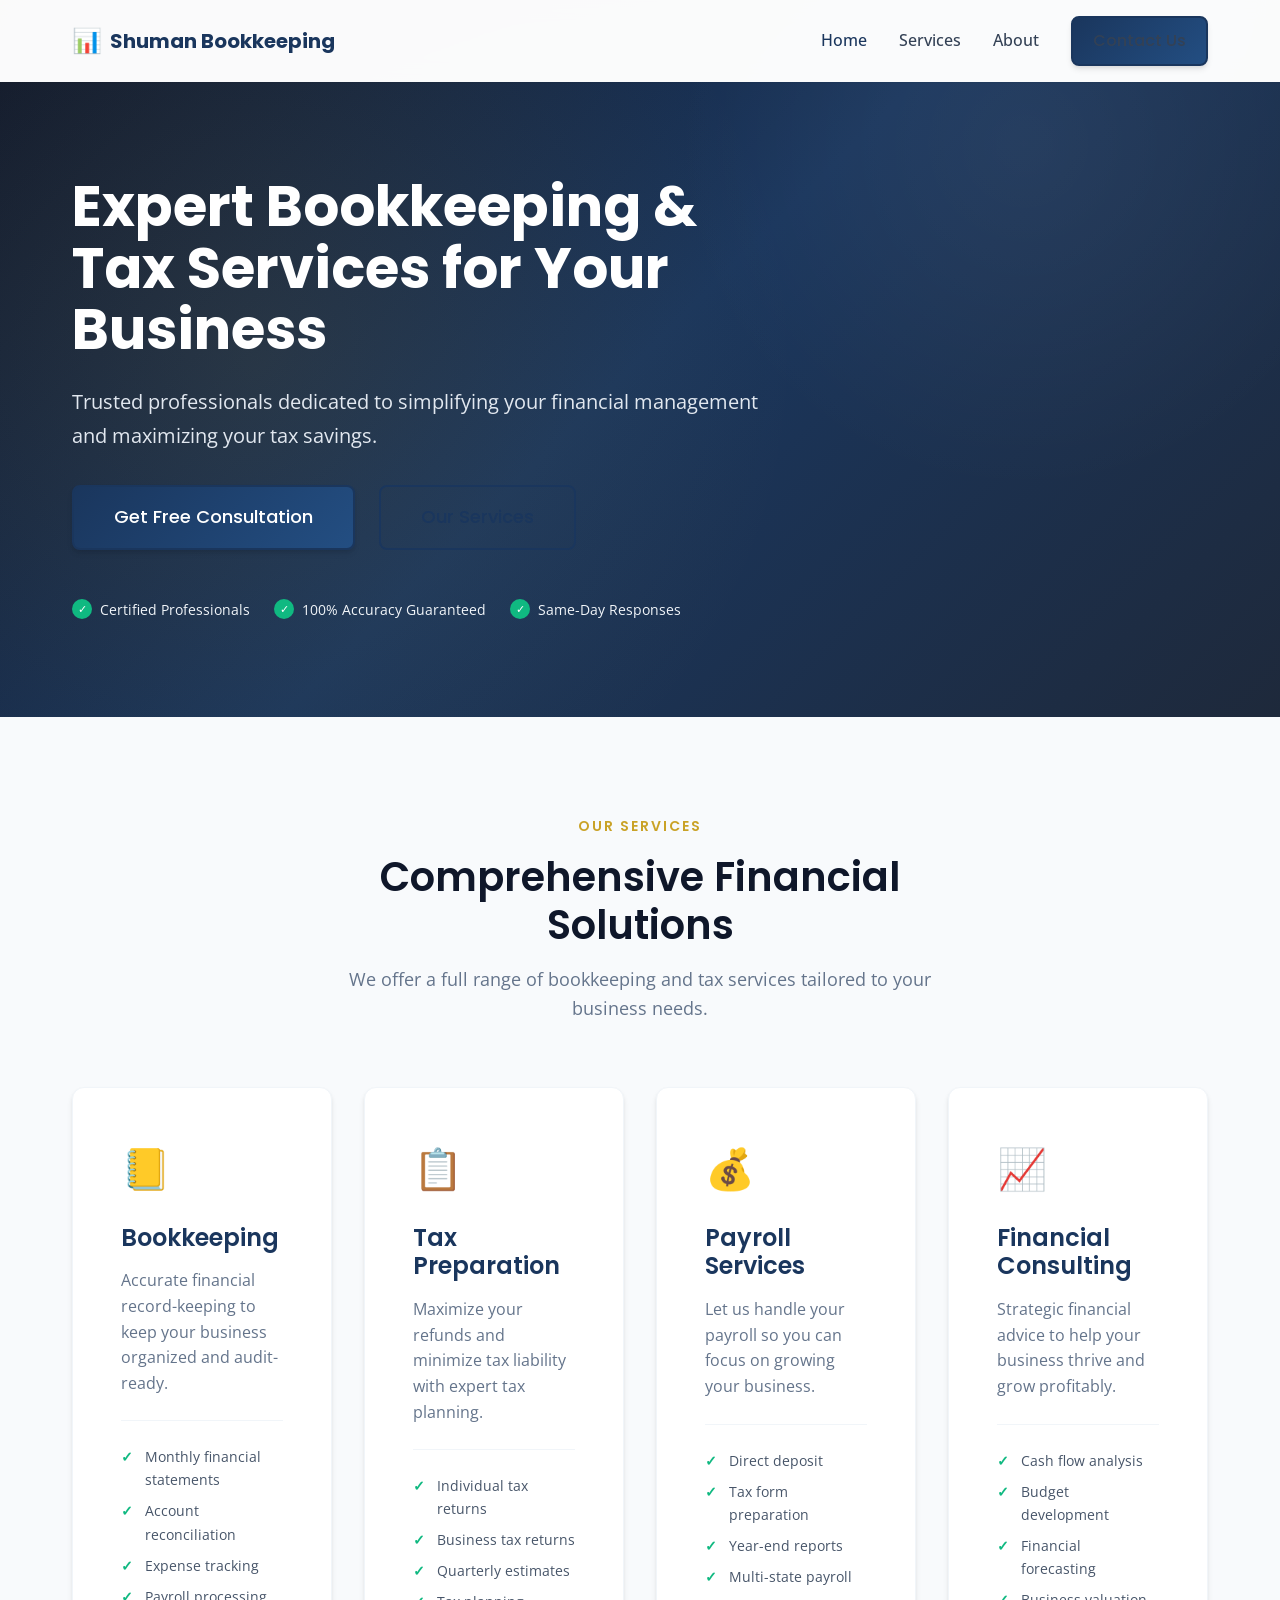
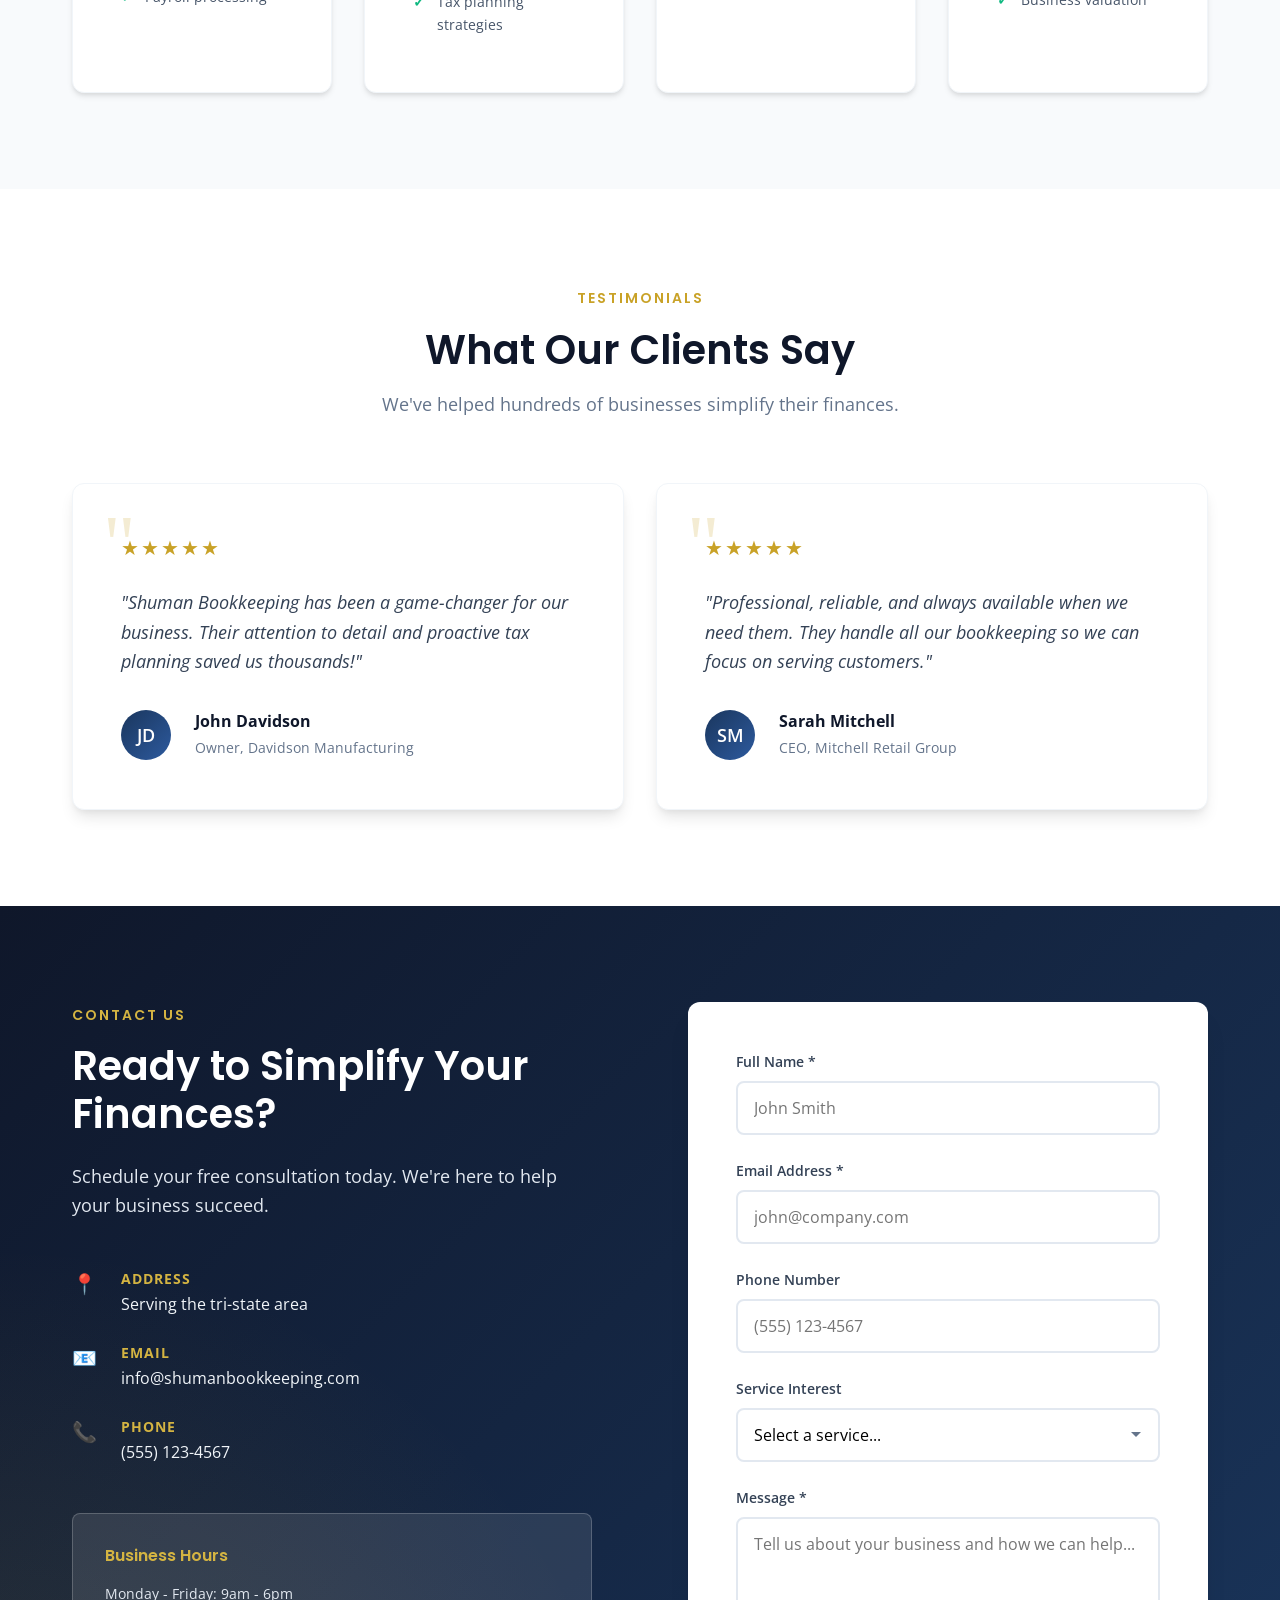
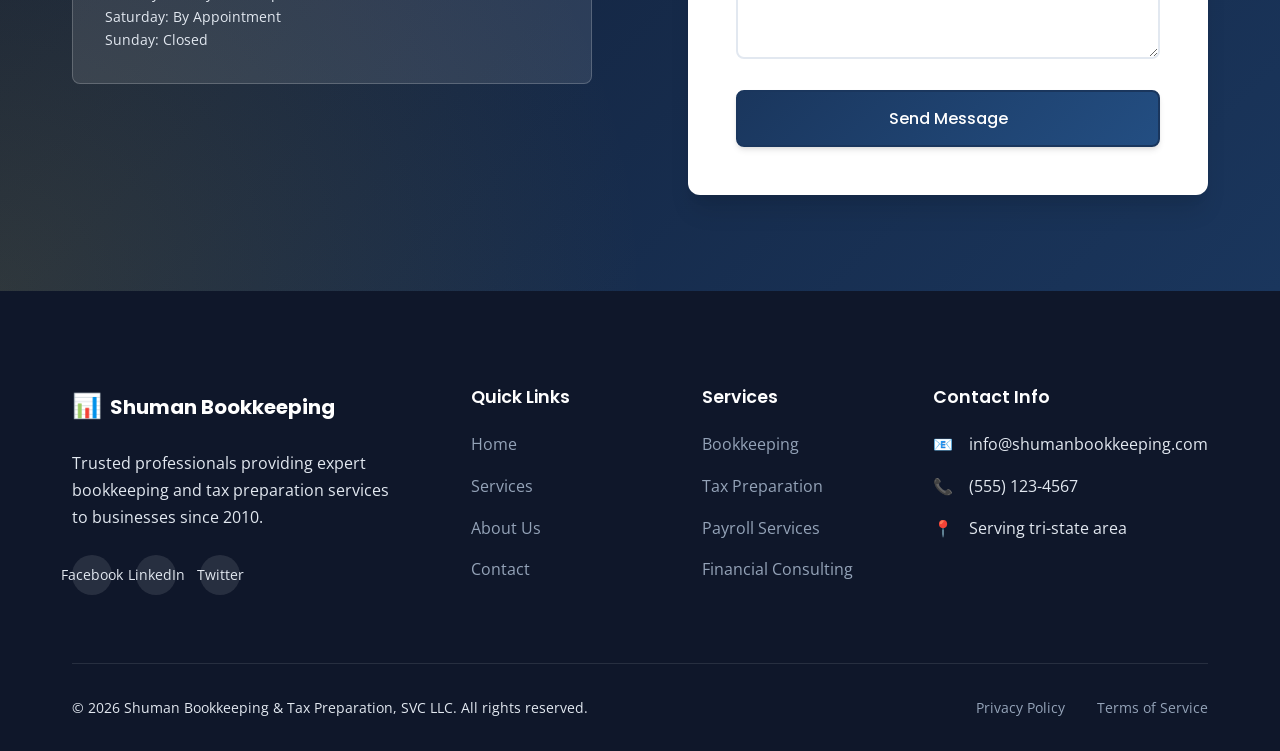
==== index.html @ 65b02631 "feat: landing-page - Create landing page with hero and services overview" ====
<!DOCTYPE html>
<html lang="en">
<head>
    <meta charset="UTF-8">
    <meta name="viewport" content="width=device-width, initial-scale=1.0">
    <title>Shuman Bookkeeping & Tax Preparation, SVC LLC | Professional Financial Services</title>
    <meta name="description" content="Expert bookkeeping and tax preparation services for small businesses. Trusted professionals helping you manage your finances with precision.">
    
    <!-- Fonts -->
    <link rel="preconnect" href="https://fonts.googleapis.com">
    <link rel="preconnect" href="https://fonts.gstatic.com" crossorigin>
    <link href="https://fonts.googleapis.com/css2?family=Poppins:wght@400;500;600;700&family=Open+Sans:wght@400;500;600&display=swap" rel="stylesheet">
    
    <link rel="stylesheet" href="css/style.css">
</head>
<body>
    <!-- Navigation -->
    <nav class="navbar">
        <div class="container">
            <a href="index.html" class="logo">
                <span class="logo-icon">📊</span>
                <span class="logo-text">Shuman Bookkeeping</span>
            </a>
            <button class="mobile-menu-btn" aria-label="Toggle menu">
                <span></span>
                <span></span>
                <span></span>
            </button>
            <ul class="nav-links">
                <li><a href="index.html" class="active">Home</a></li>
                <li><a href="services.html">Services</a></li>
                <li><a href="about.html">About</a></li>
                <li><a href="#contact" class="btn btn-primary">Contact Us</a></li>
            </ul>
        </div>
    </nav>

    <!-- Hero Section -->
    <section class="hero">
        <div class="container">
            <div class="hero-content">
                <h1>Expert Bookkeeping & Tax Services for Your Business</h1>
                <p class="hero-subtitle">Trusted professionals dedicated to simplifying your financial management and maximizing your tax savings.</p>
                <div class="hero-buttons">
                    <a href="#contact" class="btn btn-primary btn-lg">Get Free Consultation</a>
                    <a href="services.html" class="btn btn-outline btn-lg">Our Services</a>
                </div>
                <div class="hero-features">
                    <div class="feature-badge">
                        <span class="badge-icon">✓</span>
                        <span>Certified Professionals</span>
                    </div>
                    <div class="feature-badge">
                        <span class="badge-icon">✓</span>
                        <span>100% Accuracy Guaranteed</span>
                    </div>
                    <div class="feature-badge">
                        <span class="badge-icon">✓</span>
                        <span>Same-Day Responses</span>
                    </div>
                </div>
            </div>
        </div>
    </section>

    <!-- Services Overview -->
    <section class="services-overview" id="services">
        <div class="container">
            <div class="section-header">
                <span class="section-tag">Our Services</span>
                <h2>Comprehensive Financial Solutions</h2>
                <p>We offer a full range of bookkeeping and tax services tailored to your business needs.</p>
            </div>
            <div class="services-grid">
                <div class="service-card">
                    <div class="service-icon">📒</div>
                    <h3>Bookkeeping</h3>
                    <p>Accurate financial record-keeping to keep your business organized and audit-ready.</p>
                    <ul class="service-list">
                        <li>Monthly financial statements</li>
                        <li>Account reconciliation</li>
                        <li>Expense tracking</li>
                        <li>Payroll processing</li>
                    </ul>
                </div>
                <div class="service-card">
                    <div class="service-icon">📋</div>
                    <h3>Tax Preparation</h3>
                    <p>Maximize your refunds and minimize tax liability with expert tax planning.</p>
                    <ul class="service-list">
                        <li>Individual tax returns</li>
                        <li>Business tax returns</li>
                        <li>Quarterly estimates</li>
                        <li>Tax planning strategies</li>
                    </ul>
                </div>
                <div class="service-card">
                    <div class="service-icon">💰</div>
                    <h3>Payroll Services</h3>
                    <p>Let us handle your payroll so you can focus on growing your business.</p>
                    <ul class="service-list">
                        <li>Direct deposit</li>
                        <li>Tax form preparation</li>
                        <li>Year-end reports</li>
                        <li>Multi-state payroll</li>
                    </ul>
                </div>
                <div class="service-card">
                    <div class="service-icon">📈</div>
                    <h3>Financial Consulting</h3>
                    <p>Strategic financial advice to help your business thrive and grow profitably.</p>
                    <ul class="service-list">
                        <li>Cash flow analysis</li>
                        <li>Budget development</li>
                        <li>Financial forecasting</li>
                        <li>Business valuation</li>
                    </ul>
                </div>
            </div>
        </div>
    </section>

    <!-- Testimonials -->
    <section class="testimonials">
        <div class="container">
            <div class="section-header">
                <span class="section-tag">Testimonials</span>
                <h2>What Our Clients Say</h2>
                <p>We've helped hundreds of businesses simplify their finances.</p>
            </div>
            <div class="testimonials-grid">
                <div class="testimonial-card">
                    <div class="testimonial-stars">★★★★★</div>
                    <p class="testimonial-text">"Shuman Bookkeeping has been a game-changer for our business. Their attention to detail and proactive tax planning saved us thousands!"</p>
                    <div class="testimonial-author">
                        <div class="author-avatar">JD</div>
                        <div class="author-info">
                            <strong>John Davidson</strong>
                            <span>Owner, Davidson Manufacturing</span>
                        </div>
                    </div>
                </div>
                <div class="testimonial-card">
                    <div class="testimonial-stars">★★★★★</div>
                    <p class="testimonial-text">"Professional, reliable, and always available when we need them. They handle all our bookkeeping so we can focus on serving customers."</p>
                    <div class="testimonial-author">
                        <div class="author-avatar">SM</div>
                        <div class="author-info">
                            <strong>Sarah Mitchell</strong>
                            <span>CEO, Mitchell Retail Group</span>
                        </div>
                    </div>
                </div>
            </div>
        </div>
    </section>

    <!-- Contact Section -->
    <section class="contact" id="contact">
        <div class="container">
            <div class="contact-grid">
                <div class="contact-info">
                    <span class="section-tag">Contact Us</span>
                    <h2>Ready to Simplify Your Finances?</h2>
                    <p>Schedule your free consultation today. We're here to help your business succeed.</p>
                    
                    <div class="contact-details">
                        <div class="contact-item">
                            <span class="contact-icon">📍</span>
                            <div>
                                <strong>Address</strong>
                                <p>Serving the tri-state area</p>
                            </div>
                        </div>
                        <div class="contact-item">
                            <span class="contact-icon">📧</span>
                            <div>
                                <strong>Email</strong>
                                <p>info@shumanbookkeeping.com</p>
                            </div>
                        </div>
                        <div class="contact-item">
                            <span class="contact-icon">📞</span>
                            <div>
                                <strong>Phone</strong>
                                <p>(555) 123-4567</p>
                            </div>
                        </div>
                    </div>
                    
                    <div class="business-hours">
                        <h4>Business Hours</h4>
                        <p>Monday - Friday: 9am - 6pm</p>
                        <p>Saturday: By Appointment</p>
                        <p>Sunday: Closed</p>
                    </div>
                </div>
                
                <div class="contact-form-wrapper">
                    <form class="contact-form" id="contactForm">
                        <div class="form-group">
                            <label for="name">Full Name *</label>
                            <input type="text" id="name" name="name" required placeholder="John Smith">
                        </div>
                        <div class="form-group">
                            <label for="email">Email Address *</label>
                            <input type="email" id="email" name="email" required placeholder="john@company.com">
                        </div>
                        <div class="form-group">
                            <label for="phone">Phone Number</label>
                            <input type="tel" id="phone" name="phone" placeholder="(555) 123-4567">
                        </div>
                        <div class="form-group">
                            <label for="service">Service Interest</label>
                            <select id="service" name="service">
                                <option value="">Select a service...</option>
                                <option value="bookkeeping">Bookkeeping</option>
                                <option value="tax-prep">Tax Preparation</option>
                                <option value="payroll">Payroll Services</option>
                                <option value="consulting">Financial Consulting</option>
                                <option value="other">Other</option>
                            </select>
                        </div>
                        <div class="form-group">
                            <label for="message">Message *</label>
                            <textarea id="message" name="message" rows="5" required placeholder="Tell us about your business and how we can help..."></textarea>
                        </div>
                        <button type="submit" class="btn btn-primary btn-block">Send Message</button>
                    </form>
                </div>
            </div>
        </div>
    </section>

    <!-- Footer -->
    <footer class="footer">
        <div class="container">
            <div class="footer-grid">
                <div class="footer-brand">
                    <a href="index.html" class="logo">
                        <span class="logo-icon">📊</span>
                        <span class="logo-text">Shuman Bookkeeping</span>
                    </a>
                    <p>Trusted professionals providing expert bookkeeping and tax preparation services to businesses since 2010.</p>
                    <div class="social-links">
                        <a href="#" aria-label="Facebook">Facebook</a>
                        <a href="#" aria-label="LinkedIn">LinkedIn</a>
                        <a href="#" aria-label="Twitter">Twitter</a>
                    </div>
                </div>
                <div class="footer-links">
                    <h4>Quick Links</h4>
                    <ul>
                        <li><a href="index.html">Home</a></li>
                        <li><a href="services.html">Services</a></li>
                        <li><a href="about.html">About Us</a></li>
                        <li><a href="#contact">Contact</a></li>
                    </ul>
                </div>
                <div class="footer-links">
                    <h4>Services</h4>
                    <ul>
                        <li><a href="services.html#bookkeeping">Bookkeeping</a></li>
                        <li><a href="services.html#tax">Tax Preparation</a></li>
                        <li><a href="services.html#payroll">Payroll Services</a></li>
                        <li><a href="services.html#consulting">Financial Consulting</a></li>
                    </ul>
                </div>
                <div class="footer-contact">
                    <h4>Contact Info</h4>
                    <p><span>📧</span> info@shumanbookkeeping.com</p>
                    <p><span>📞</span> (555) 123-4567</p>
                    <p><span>📍</span> Serving tri-state area</p>
                </div>
            </div>
            <div class="footer-bottom">
                <p>&copy; 2026 Shuman Bookkeeping & Tax Preparation, SVC LLC. All rights reserved.</p>
                <div class="footer-legal">
                    <a href="#">Privacy Policy</a>
                    <a href="#">Terms of Service</a>
                </div>
            </div>
        </div>
    </footer>

    <script src="js/main.js"></script>
</body>
</html>
---- css/style.css ----
/* =============================================
   Shuman Bookkeeping - Premium Stylesheet
   ============================================= */

/* CSS Variables */
:root {
    /* Primary Colors - Navy Blue */
    --primary-900: #0f172a;
    --primary-800: #1e293b;
    --primary-700: #1a365d;
    --primary-600: #234e82;
    --primary-500: #2d5a9e;
    
    /* Accent - Gold */
    --accent-500: #c9a227;
    --accent-400: #d4b442;
    --accent-300: #dfc65d;
    
    /* Neutrals */
    --white: #ffffff;
    --gray-100: #f8fafc;
    --gray-200: #f1f5f9;
    --gray-300: #e2e8f0;
    --gray-400: #94a3b8;
    --gray-500: #64748b;
    --gray-600: #475569;
    --gray-700: #334155;
    --gray-800: #1e293b;
    --gray-900: #0f172a;
    
    /* Status Colors */
    --success: #10b981;
    --error: #ef4444;
    --warning: #f59e0b;
    
    /* Typography */
    --font-heading: 'Poppins', sans-serif;
    --font-body: 'Open Sans', sans-serif;
    
    /* Spacing */
    --space-xs: 0.5rem;
    --space-sm: 1rem;
    --space-md: 1.5rem;
    --space-lg: 2rem;
    --space-xl: 3rem;
    --space-2xl: 4rem;
    --space-3xl: 6rem;
    
    /* Shadows */
    --shadow-sm: 0 1px 2px rgba(0, 0, 0, 0.05);
    --shadow-md: 0 4px 6px -1px rgba(0, 0, 0, 0.1), 0 2px 4px -1px rgba(0, 0, 0, 0.06);
    --shadow-lg: 0 10px 15px -3px rgba(0, 0, 0, 0.1), 0 4px 6px -2px rgba(0, 0, 0, 0.05);
    --shadow-xl: 0 20px 25px -5px rgba(0, 0, 0, 0.1), 0 10px 10px -5px rgba(0, 0, 0, 0.04);
    
    /* Transitions */
    --transition-fast: 150ms ease;
    --transition-normal: 300ms ease;
    --transition-slow: 500ms ease;
    
    /* Border Radius */
    --radius-sm: 4px;
    --radius-md: 8px;
    --radius-lg: 12px;
    --radius-xl: 20px;
}

/* Reset & Base */
*, *::before, *::after {
    box-sizing: border-box;
    margin: 0;
    padding: 0;
}

html {
    scroll-behavior: smooth;
}

body {
    font-family: var(--font-body);
    font-size: 16px;
    line-height: 1.6;
    color: var(--gray-700);
    background-color: var(--white);
    overflow-x: hidden;
}

h1, h2, h3, h4, h5, h6 {
    font-family: var(--font-heading);
    font-weight: 600;
    line-height: 1.2;
    color: var(--gray-900);
}

a {
    text-decoration: none;
    color: inherit;
    transition: color var(--transition-fast);
}

ul {
    list-style: none;
}

img {
    max-width: 100%;
    height: auto;
}

.container {
    max-width: 1200px;
    margin: 0 auto;
    padding: 0 var(--space-lg);
}

/* Buttons */
.btn {
    display: inline-flex;
    align-items: center;
    justify-content: center;
    padding: 0.875rem 1.75rem;
    font-family: var(--font-heading);
    font-size: 1rem;
    font-weight: 500;
    border-radius: var(--radius-md);
    border: 2px solid transparent;
    cursor: pointer;
    transition: all var(--transition-normal);
}

.btn-primary {
    background: linear-gradient(135deg, var(--primary-700) 0%, var(--primary-600) 100%);
    color: var(--white);
    border-color: var(--primary-700);
    box-shadow: var(--shadow-md);
}

.btn-primary:hover {
    background: linear-gradient(135deg, var(--primary-600) 0%, var(--primary-500) 100%);
    transform: translateY(-2px);
    box-shadow: var(--shadow-lg);
}

.btn-outline {
    background: transparent;
    color: var(--primary-700);
    border-color: var(--primary-700);
}

.btn-outline:hover {
    background: var(--primary-700);
    color: var(--white);
}

.btn-lg {
    padding: 1rem 2.5rem;
    font-size: 1.125rem;
}

.btn-block {
    width: 100%;
}

/* Navbar */
.navbar {
    position: fixed;
    top: 0;
    left: 0;
    right: 0;
    background: rgba(255, 255, 255, 0.98);
    backdrop-filter: blur(10px);
    z-index: 1000;
    box-shadow: var(--shadow-sm);
    padding: var(--space-sm) 0;
}

.navbar .container {
    display: flex;
    align-items: center;
    justify-content: space-between;
}

.logo {
    display: flex;
    align-items: center;
    gap: var(--space-xs);
    font-family: var(--font-heading);
    font-weight: 700;
    font-size: 1.25rem;
    color: var(--primary-700);
}

.logo-icon {
    font-size: 1.5rem;
}

.nav-links {
    display: flex;
    align-items: center;
    gap: var(--space-lg);
}

.nav-links a {
    font-weight: 500;
    color: var(--gray-700);
    transition: color var(--transition-fast);
}

.nav-links a:hover,
.nav-links a.active {
    color: var(--primary-700);
}

.nav-links .btn {
    padding: 0.625rem 1.25rem;
}

.mobile-menu-btn {
    display: none;
    flex-direction: column;
    gap: 5px;
    background: none;
    border: none;
    cursor: pointer;
    padding: 5px;
}

.mobile-menu-btn span {
    display: block;
    width: 25px;
    height: 2px;
    background: var(--primary-700);
    transition: all var(--transition-fast);
}

/* Hero Section */
.hero {
    padding: var(--space-3xl) 0;
    padding-top: calc(var(--space-3xl) + 80px);
    background: linear-gradient(135deg, var(--primary-900) 0%, var(--primary-700) 50%, var(--primary-800) 100%);
    position: relative;
    overflow: hidden;
}

.hero::before {
    content: '';
    position: absolute;
    top: 0;
    left: 0;
    right: 0;
    bottom: 0;
    background: 
        radial-gradient(circle at 20% 50%, rgba(201, 162, 39, 0.1) 0%, transparent 50%),
        radial-gradient(circle at 80% 20%, rgba(255, 255, 255, 0.05) 0%, transparent 30%);
    pointer-events: none;
}

.hero .container {
    position: relative;
    z-index: 1;
}

.hero-content {
    max-width: 700px;
}

.hero h1 {
    font-size: 3.5rem;
    font-weight: 700;
    color: var(--white);
    margin-bottom: var(--space-md);
    line-height: 1.1;
}

.hero-subtitle {
    font-size: 1.25rem;
    color: var(--gray-300);
    margin-bottom: var(--space-lg);
    line-height: 1.7;
}

.hero-buttons {
    display: flex;
    gap: var(--space-md);
    margin-bottom: var(--space-xl);
}

.hero-features {
    display: flex;
    flex-wrap: wrap;
    gap: var(--space-md);
}

.feature-badge {
    display: flex;
    align-items: center;
    gap: var(--space-xs);
    color: var(--gray-200);
    font-size: 0.9rem;
}

.badge-icon {
    display: flex;
    align-items: center;
    justify-content: center;
    width: 20px;
    height: 20px;
    background: var(--success);
    border-radius: 50%;
    font-size: 0.7rem;
    color: var(--white);
}

/* Section Styles */
.section-header {
    text-align: center;
    max-width: 600px;
    margin: 0 auto var(--space-2xl);
}

.section-tag {
    display: inline-block;
    font-family: var(--font-heading);
    font-size: 0.875rem;
    font-weight: 600;
    text-transform: uppercase;
    letter-spacing: 2px;
    color: var(--accent-500);
    margin-bottom: var(--space-sm);
}

.section-header h2 {
    font-size: 2.5rem;
    margin-bottom: var(--space-sm);
}

.section-header p {
    font-size: 1.125rem;
    color: var(--gray-500);
}

/* Services Overview */
.services-overview {
    padding: var(--space-3xl) 0;
    background: var(--gray-100);
}

.services-grid {
    display: grid;
    grid-template-columns: repeat(auto-fit, minmax(260px, 1fr));
    gap: var(--space-lg);
}

.service-card {
    background: var(--white);
    padding: var(--space-xl);
    border-radius: var(--radius-lg);
    box-shadow: var(--shadow-md);
    transition: all var(--transition-normal);
    border: 1px solid var(--gray-200);
}

.service-card:hover {
    transform: translateY(-5px);
    box-shadow: var(--shadow-xl);
    border-color: var(--accent-500);
}

.service-icon {
    font-size: 2.5rem;
    margin-bottom: var(--space-md);
}

.service-card h3 {
    font-size: 1.5rem;
    margin-bottom: var(--space-sm);
    color: var(--primary-700);
}

.service-card > p {
    color: var(--gray-500);
    margin-bottom: var(--space-md);
}

.service-list {
    border-top: 1px solid var(--gray-200);
    padding-top: var(--space-md);
}

.service-list li {
    position: relative;
    padding-left: var(--space-md);
    margin-bottom: var(--space-xs);
    color: var(--gray-600);
    font-size: 0.9rem;
}

.service-list li::before {
    content: '✓';
    position: absolute;
    left: 0;
    color: var(--success);
    font-weight: 600;
}

/* Testimonials */
.testimonials {
    padding: var(--space-3xl) 0;
    background: var(--white);
}

.testimonials-grid {
    display: grid;
    grid-template-columns: repeat(auto-fit, minmax(300px, 1fr));
    gap: var(--space-lg);
}

.testimonial-card {
    background: var(--white);
    padding: var(--space-xl);
    border-radius: var(--radius-lg);
    box-shadow: var(--shadow-lg);
    border: 1px solid var(--gray-200);
    position: relative;
}

.testimonial-card::before {
    content: '"';
    position: absolute;
    top: 20px;
    left: 30px;
    font-size: 5rem;
    font-family: Georgia, serif;
    color: var(--accent-500);
    opacity: 0.2;
    line-height: 1;
}

.testimonial-stars {
    color: var(--accent-500);
    font-size: 1.25rem;
    margin-bottom: var(--space-md);
    letter-spacing: 2px;
}

.testimonial-text {
    font-size: 1.1rem;
    font-style: italic;
    color: var(--gray-700);
    margin-bottom: var(--space-lg);
    line-height: 1.7;
}

.testimonial-author {
    display: flex;
    align-items: center;
    gap: var(--space-md);
}

.author-avatar {
    width: 50px;
    height: 50px;
    background: linear-gradient(135deg, var(--primary-700), var(--primary-500));
    border-radius: 50%;
    display: flex;
    align-items: center;
    justify-content: center;
    color: var(--white);
    font-weight: 600;
    font-size: 1.1rem;
}

.author-info strong {
    display: block;
    color: var(--gray-900);
    font-size: 1rem;
}

.author-info span {
    font-size: 0.875rem;
    color: var(--gray-500);
}

/* Contact Section */
.contact {
    padding: var(--space-3xl) 0;
    background: linear-gradient(135deg, var(--primary-900) 0%, var(--primary-700) 100%);
    position: relative;
}

.contact::before {
    content: '';
    position: absolute;
    top: 0;
    left: 0;
    right: 0;
    bottom: 0;
    background: 
        radial-gradient(circle at 0% 100%, rgba(201, 162, 39, 0.15) 0%, transparent 40%);
    pointer-events: none;
}

.contact .container {
    position: relative;
    z-index: 1;
}

.contact-grid {
    display: grid;
    grid-template-columns: 1fr 1fr;
    gap: var(--space-3xl);
    align-items: start;
}

.contact-info {
    color: var(--white);
}

.contact-info .section-tag {
    color: var(--accent-400);
}

.contact-info h2 {
    color: var(--white);
    font-size: 2.5rem;
    margin-bottom: var(--space-md);
}

.contact-info > p {
    color: var(--gray-300);
    font-size: 1.125rem;
    margin-bottom: var(--space-xl);
}

.contact-details {
    margin-bottom: var(--space-xl);
}

.contact-item {
    display: flex;
    align-items: flex-start;
    gap: var(--space-md);
    margin-bottom: var(--space-md);
}

.contact-icon {
    font-size: 1.25rem;
}

.contact-item strong {
    display: block;
    color: var(--accent-400);
    font-size: 0.875rem;
    text-transform: uppercase;
    letter-spacing: 1px;
    margin-bottom: 2px;
}

.contact-item p {
    color: var(--gray-200);
}

.business-hours {
    background: rgba(255, 255, 255, 0.1);
    padding: var(--space-lg);
    border-radius: var(--radius-md);
    border: 1px solid rgba(255, 255, 255, 0.2);
}

.business-hours h4 {
    color: var(--accent-400);
    font-size: 1rem;
    margin-bottom: var(--space-sm);
}

.business-hours p {
    color: var(--gray-300);
    font-size: 0.9rem;
}

/* Contact Form */
.contact-form-wrapper {
    background: var(--white);
    padding: var(--space-xl);
    border-radius: var(--radius-lg);
    box-shadow: var(--shadow-xl);
}

.contact-form .form-group {
    margin-bottom: var(--space-md);
}

.contact-form label {
    display: block;
    font-weight: 600;
    color: var(--gray-700);
    margin-bottom: var(--space-xs);
    font-size: 0.9rem;
}

.contact-form input,
.contact-form select,
.contact-form textarea {
    width: 100%;
    padding: 0.875rem 1rem;
    font-family: var(--font-body);
    font-size: 1rem;
    border: 2px solid var(--gray-300);
    border-radius: var(--radius-md);
    transition: border-color var(--transition-fast), box-shadow var(--transition-fast);
    background: var(--white);
}

.contact-form input:focus,
.contact-form select:focus,
.contact-form textarea:focus {
    outline: none;
    border-color: var(--primary-500);
    box-shadow: 0 0 0 3px rgba(45, 90, 158, 0.1);
}

.contact-form textarea {
    resize: vertical;
    min-height: 120px;
}

.contact-form select {
    cursor: pointer;
    appearance: none;
    background-image: url("data:image/svg+xml,%3Csvg xmlns='http://www.w3.org/2000/svg' width='12' height='12' viewBox='0 0 12 12'%3E%3Cpath fill='%2364748b' d='M6 8L1 3h10z'/%3E%3C/svg%3E");
    background-repeat: no-repeat;
    background-position: right 1rem center;
}

/* Footer */
.footer {
    background: var(--primary-900);
    color: var(--gray-300);
    padding: var(--space-3xl) 0 var(--space-lg);
}

.footer-grid {
    display: grid;
    grid-template-columns: 2fr 1fr 1fr 1fr;
    gap: var(--space-2xl);
    margin-bottom: var(--space-2xl);
}

.footer-brand .logo {
    color: var(--white);
    margin-bottom: var(--space-md);
}

.footer-brand p {
    margin-bottom: var(--space-md);
    line-height: 1.7;
}

.social-links {
    display: flex;
    gap: var(--space-md);
}

.social-links a {
    display: flex;
    align-items: center;
    justify-content: center;
    width: 40px;
    height: 40px;
    background: rgba(255, 255, 255, 0.1);
    border-radius: 50%;
    font-size: 0.875rem;
    transition: all var(--transition-fast);
}

.social-links a:hover {
    background: var(--accent-500);
    color: var(--primary-900);
}

.footer h4 {
    color: var(--white);
    font-size: 1.1rem;
    margin-bottom: var(--space-md);
}

.footer-links ul li {
    margin-bottom: var(--space-sm);
}

.footer-links a {
    color: var(--gray-400);
    transition: color var(--transition-fast);
}

.footer-links a:hover {
    color: var(--accent-400);
}

.footer-contact p {
    display: flex;
    align-items: center;
    gap: var(--space-sm);
    margin-bottom: var(--space-sm);
}

.footer-bottom {
    border-top: 1px solid rgba(255, 255, 255, 0.1);
    padding-top: var(--space-lg);
    display: flex;
    justify-content: space-between;
    align-items: center;
    flex-wrap: wrap;
    gap: var(--space-md);
}

.footer-bottom p {
    font-size: 0.9rem;
}

.footer-legal {
    display: flex;
    gap: var(--space-lg);
}

.footer-legal a {
    font-size: 0.9rem;
    color: var(--gray-400);
}

.footer-legal a:hover {
    color: var(--white);
}

/* Responsive Styles */
@media (max-width: 1024px) {
    .hero h1 {
        font-size: 2.75rem;
    }
    
    .contact-grid {
        grid-template-columns: 1fr;
        gap: var(--space-2xl);
    }
    
    .footer-grid {
        grid-template-columns: 1fr 1fr;
    }
}

@media (max-width: 768px) {
    .mobile-menu-btn {
        display: flex;
    }
    
    .nav-links {
        display: none;
        position: absolute;
        top: 100%;
        left: 0;
        right: 0;
        background: var(--white);
        flex-direction: column;
        padding: var(--space-lg);
        box-shadow: var(--shadow-lg);
    }
    
    .nav-links.active {
        display: flex;
    }
    
    .hero {
        padding: var(--space-2xl) 0;
        padding-top: calc(var(--space-2xl) + 80px);
    }
    
    .hero h1 {
        font-size: 2rem;
    }
    
    .hero-subtitle {
        font-size: 1rem;
    }
    
    .hero-buttons {
        flex-direction: column;
    }
    
    .hero-features {
        flex-direction: column;
    }
    
    .section-header h2 {
        font-size: 2rem;
    }
    
    .services-grid {
        grid-template-columns: 1fr;
    }
    
    .testimonials-grid {
        grid-template-columns: 1fr;
    }
    
    .footer-grid {
        grid-template-columns: 1fr;
        text-align: center;
    }
    
    .social-links {
        justify-content: center;
    }
    
    .footer-bottom {
        flex-direction: column;
        text-align: center;
    }
}

@media (max-width: 480px) {
    .container {
        padding: 0 var(--space-md);
    }
    
    .hero h1 {
        font-size: 1.75rem;
    }
    
    .btn-lg {
        padding: 0.875rem 1.5rem;
        font-size: 1rem;
    }
    
    .section-header h2 {
        font-size: 1.75rem;
    }
    
    .service-card {
        padding: var(--space-lg);
    }
    
    .testimonial-card {
        padding: var(--space-lg);
    }
}
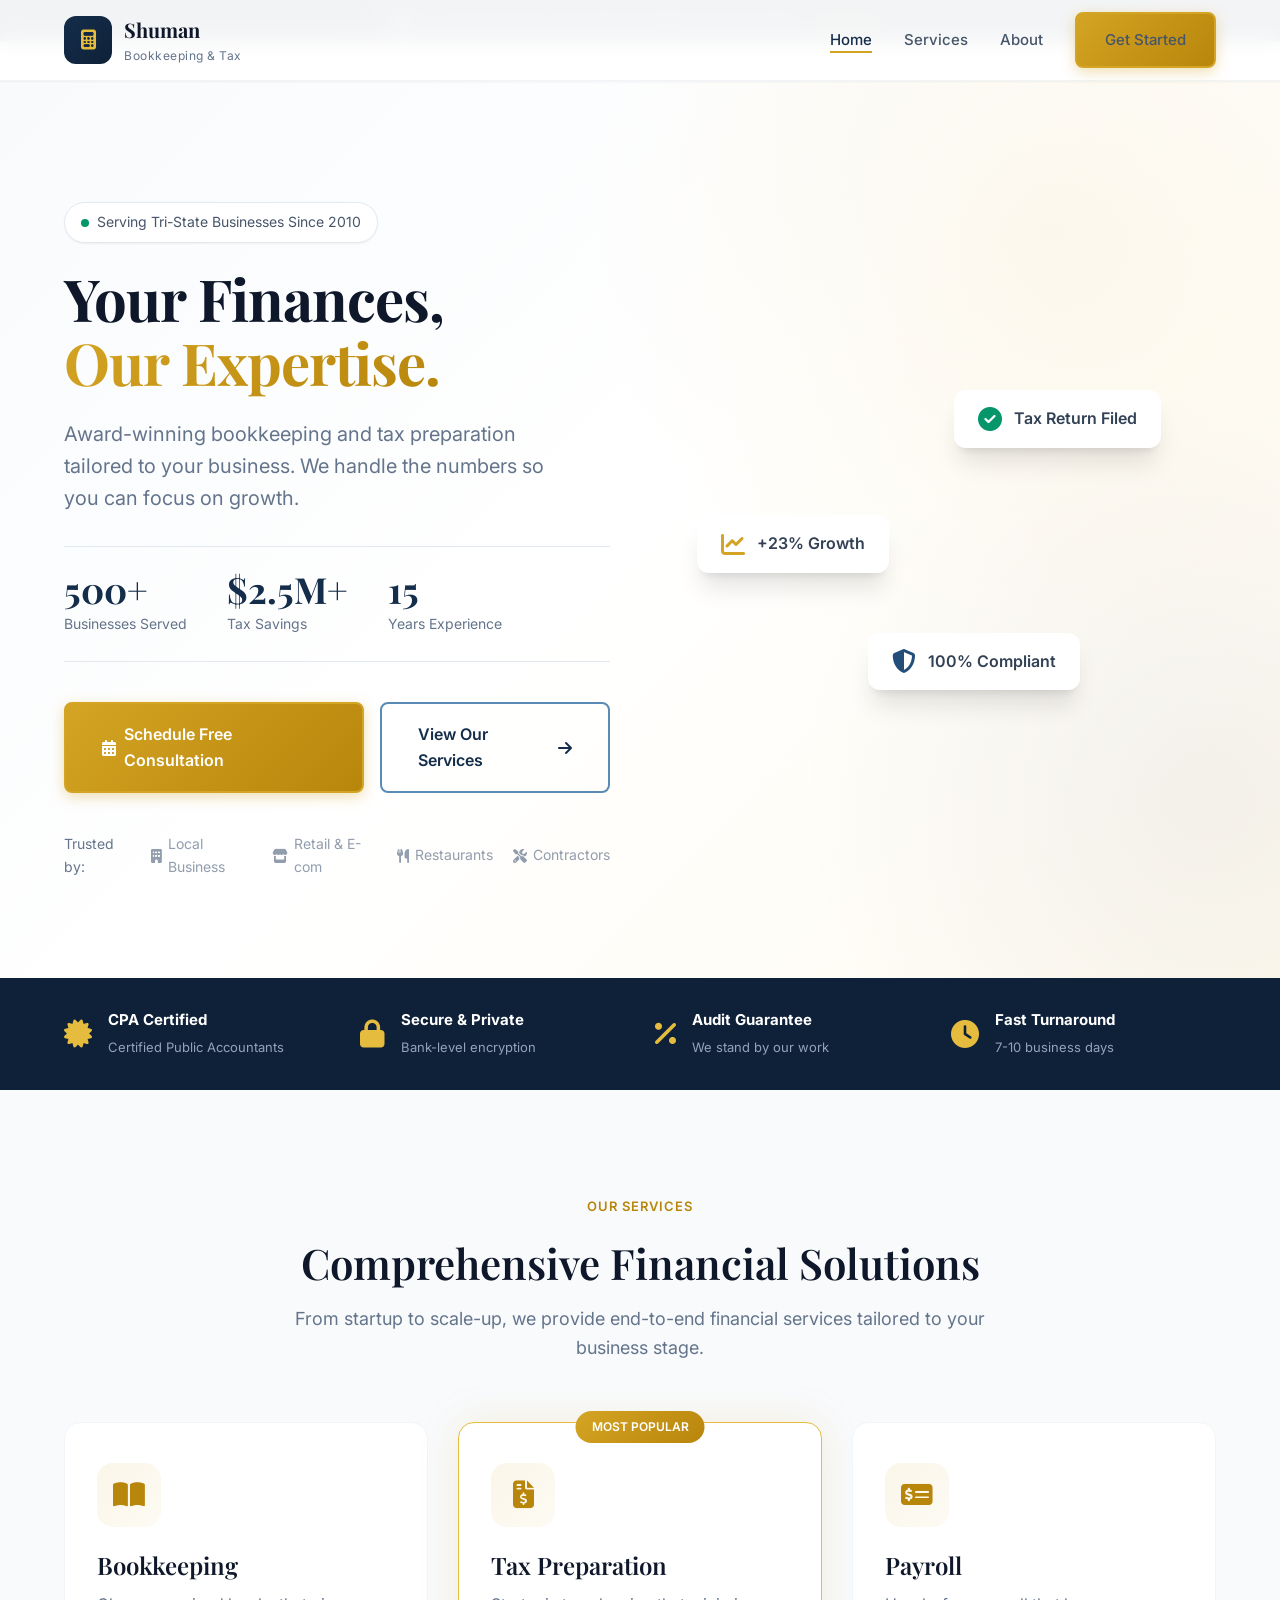
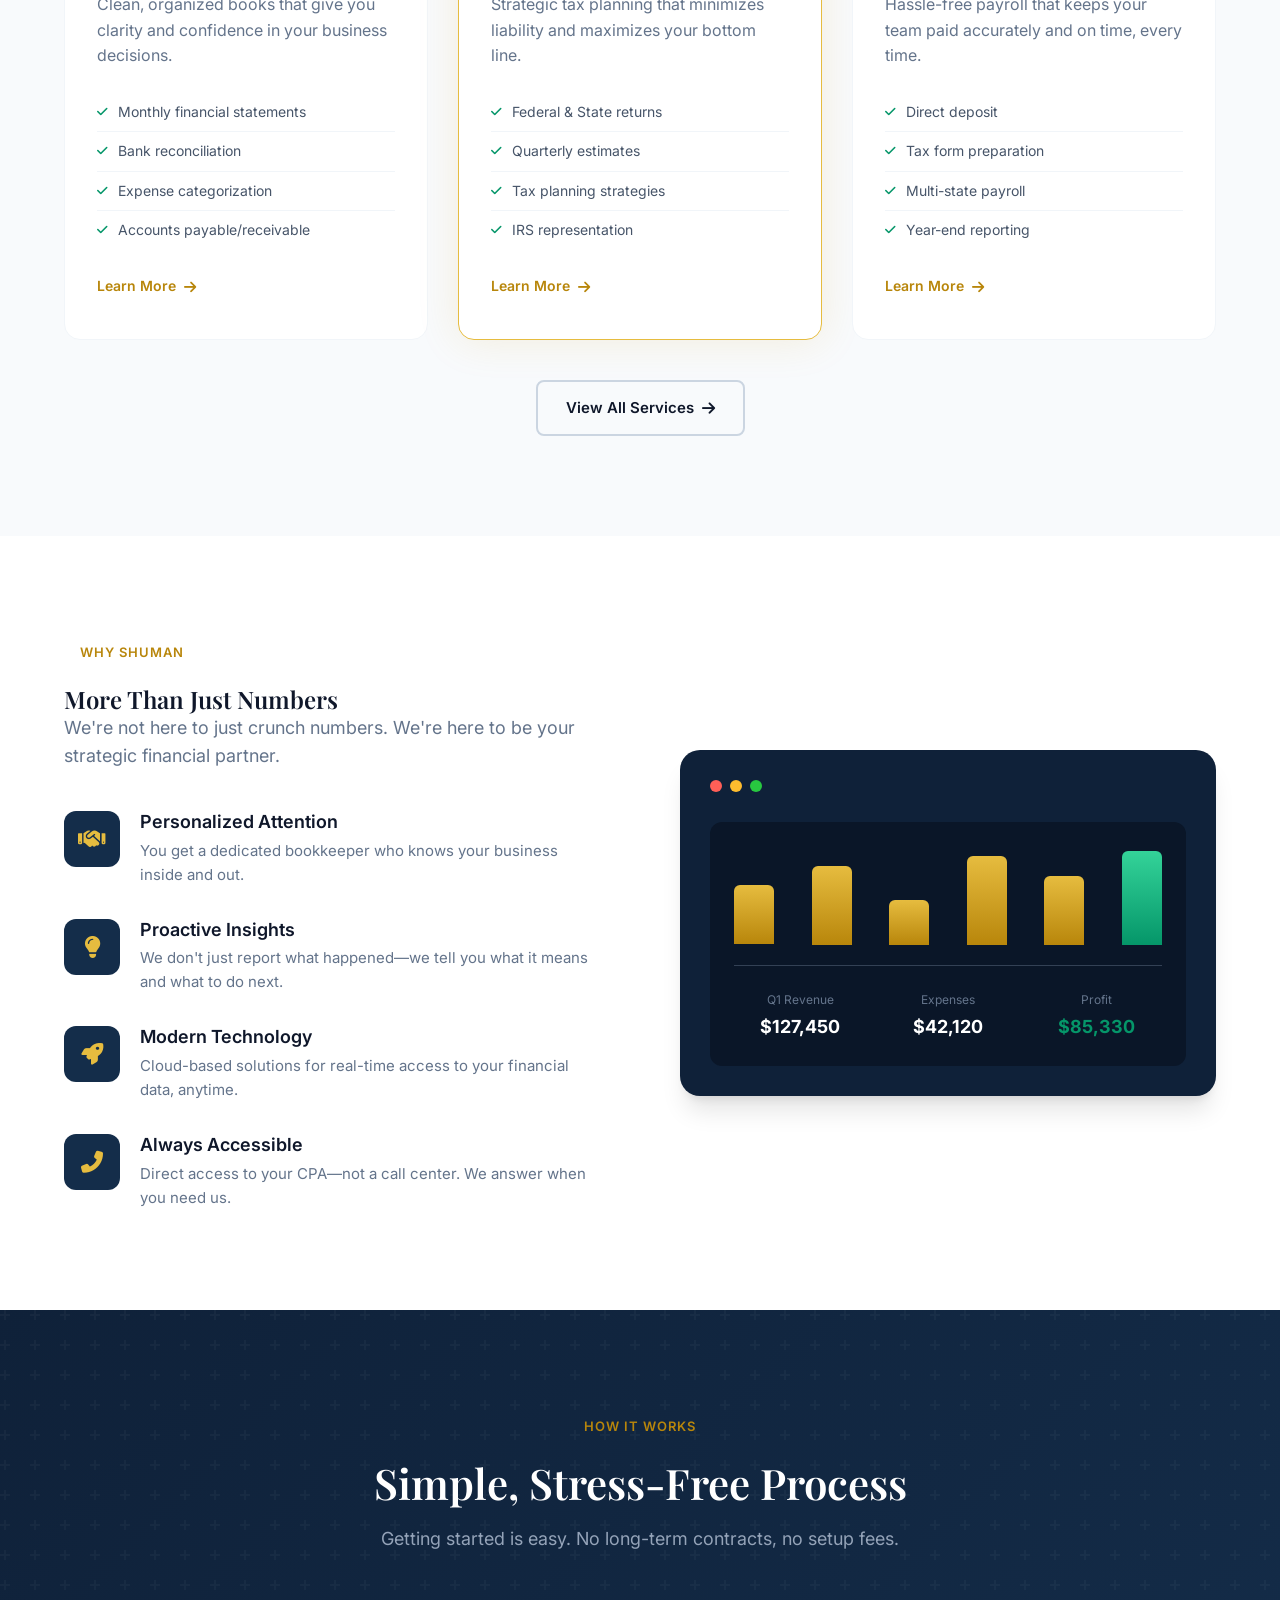
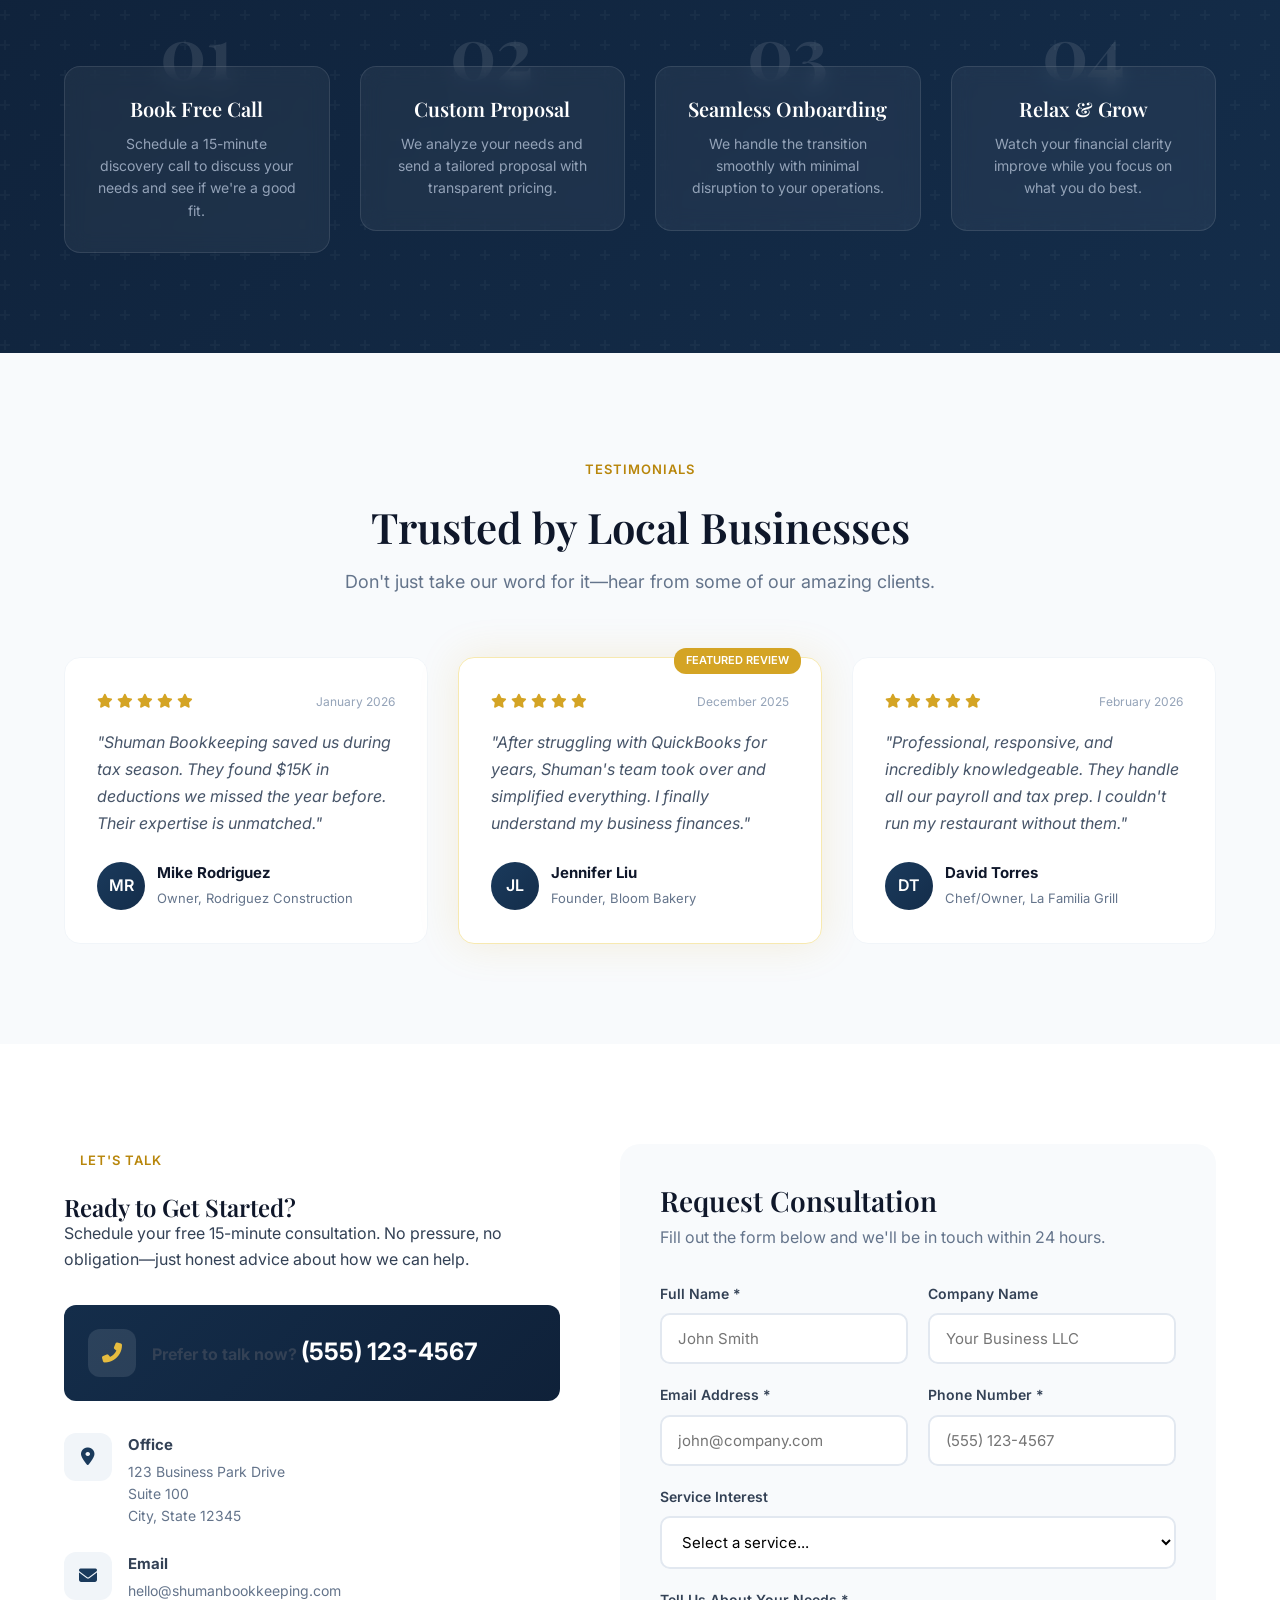
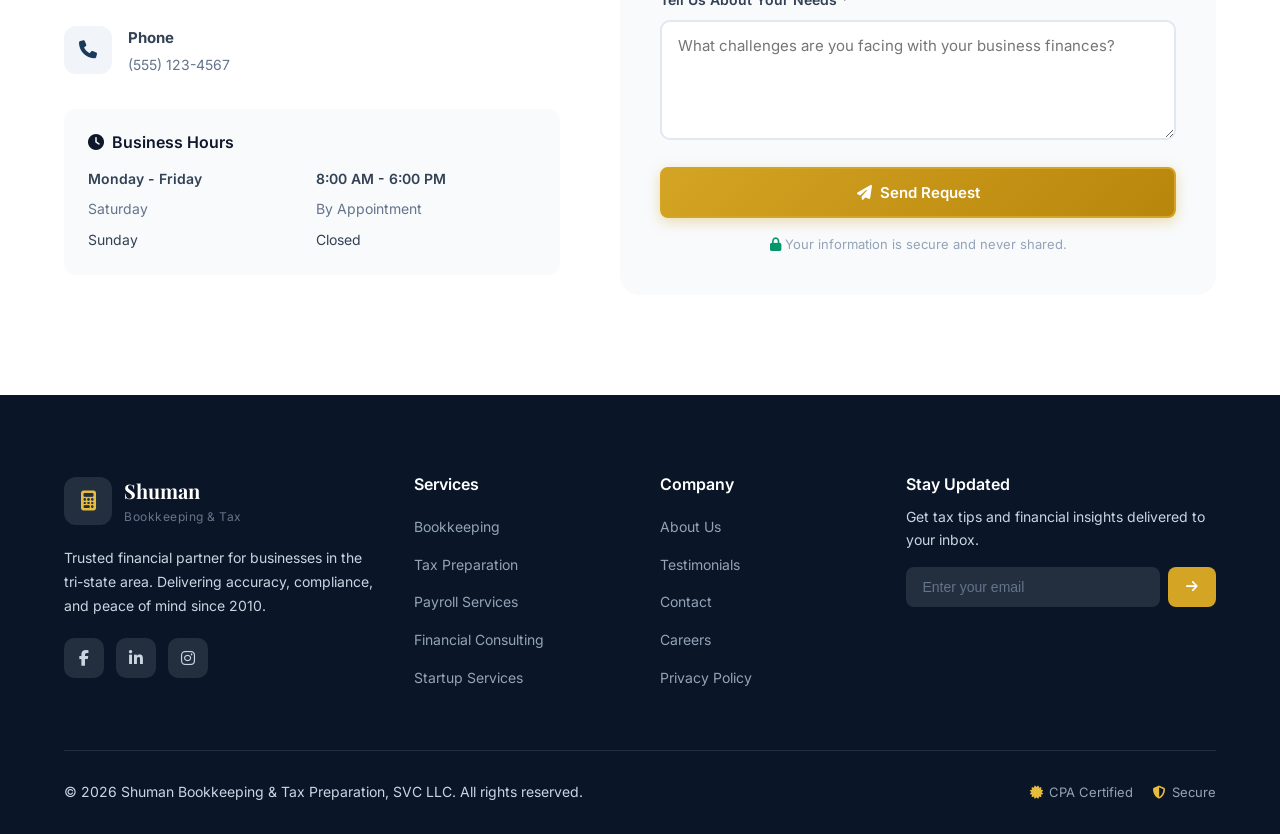
==== commit 6aca6960: "feat: premium redesign - 0K quality website" ====
--- a/index.html
+++ b/index.html
@@ -3,23 +3,38 @@
 <head>
     <meta charset="UTF-8">
     <meta name="viewport" content="width=device-width, initial-scale=1.0">
-    <title>Shuman Bookkeeping & Tax Preparation, SVC LLC | Professional Financial Services</title>
-    <meta name="description" content="Expert bookkeeping and tax preparation services for small businesses. Trusted professionals helping you manage your finances with precision.">
+    <title>Shuman Bookkeeping & Tax Preparation | Expert Financial Services</title>
+    <meta name="description" content="Premium bookkeeping and tax preparation services for small businesses. Certified CPAs delivering accuracy, compliance, and financial peace of mind.">
     
     <!-- Fonts -->
     <link rel="preconnect" href="https://fonts.googleapis.com">
     <link rel="preconnect" href="https://fonts.gstatic.com" crossorigin>
-    <link href="https://fonts.googleapis.com/css2?family=Poppins:wght@400;500;600;700&family=Open+Sans:wght@400;500;600&display=swap" rel="stylesheet">
+    <link href="https://fonts.googleapis.com/css2?family=Playfair+Display:wght@400;500;600;700&family=Inter:wght@300;400;500;600;700&display=swap" rel="stylesheet">
+    
+    <!-- Icons -->
+    <link rel="stylesheet" href="https://cdnjs.cloudflare.com/ajax/libs/font-awesome/6.5.1/css/all.min.css">
     
     <link rel="stylesheet" href="css/style.css">
 </head>
 <body>
+    <!-- Announcement Bar -->
+    <div class="announcement-bar">
+        <div class="container">
+            <p><i class="fas fa-calendar-check"></i> Tax Season Special: Free initial consultation for new clients <a href="#contact">Book Now</a></p>
+        </div>
+    </div>
+
     <!-- Navigation -->
-    <nav class="navbar">
+    <nav class="navbar" id="navbar">
         <div class="container">
             <a href="index.html" class="logo">
-                <span class="logo-icon">📊</span>
-                <span class="logo-text">Shuman Bookkeeping</span>
+                <div class="logo-mark">
+                    <i class="fas fa-calculator"></i>
+                </div>
+                <div class="logo-text">
+                    <span class="logo-company">Shuman</span>
+                    <span class="logo-tagline">Bookkeeping & Tax</span>
+                </div>
             </a>
             <button class="mobile-menu-btn" aria-label="Toggle menu">
                 <span></span>
@@ -30,33 +45,105 @@
                 <li><a href="index.html" class="active">Home</a></li>
                 <li><a href="services.html">Services</a></li>
                 <li><a href="about.html">About</a></li>
-                <li><a href="#contact" class="btn btn-primary">Contact Us</a></li>
+                <li><a href="#contact" class="btn btn-primary">Get Started</a></li>
             </ul>
         </div>
     </nav>
 
     <!-- Hero Section -->
-    <section class="hero">
+    <section class="hero" id="hero">
+        <div class="hero-bg-pattern"></div>
         <div class="container">
             <div class="hero-content">
-                <h1>Expert Bookkeeping & Tax Services for Your Business</h1>
-                <p class="hero-subtitle">Trusted professionals dedicated to simplifying your financial management and maximizing your tax savings.</p>
-                <div class="hero-buttons">
-                    <a href="#contact" class="btn btn-primary btn-lg">Get Free Consultation</a>
-                    <a href="services.html" class="btn btn-outline btn-lg">Our Services</a>
-                </div>
-                <div class="hero-features">
-                    <div class="feature-badge">
-                        <span class="badge-icon">✓</span>
-                        <span>Certified Professionals</span>
-                    </div>
-                    <div class="feature-badge">
-                        <span class="badge-icon">✓</span>
-                        <span>100% Accuracy Guaranteed</span>
-                    </div>
-                    <div class="feature-badge">
-                        <span class="badge-icon">✓</span>
-                        <span>Same-Day Responses</span>
+                <div class="hero-badge">
+                    <span class="badge-dot"></span>
+                    Serving Tri-State Businesses Since 2010
+                </div>
+                <h1 class="hero-title">Your Finances,<br><span class="text-gradient">Our Expertise.</span></h1>
+                <p class="hero-subtitle">Award-winning bookkeeping and tax preparation tailored to your business. We handle the numbers so you can focus on growth.</p>
+                
+                <div class="hero-stats">
+                    <div class="stat-item">
+                        <span class="stat-number">500+</span>
+                        <span class="stat-label">Businesses Served</span>
+                    </div>
+                    <div class="stat-item">
+                        <span class="stat-number">$2.5M+</span>
+                        <span class="stat-label">Tax Savings</span>
+                    </div>
+                    <div class="stat-item">
+                        <span class="stat-number">15</span>
+                        <span class="stat-label">Years Experience</span>
+                    </div>
+                </div>
+                
+                <div class="hero-actions">
+                    <a href="#contact" class="btn btn-primary btn-lg">
+                        <i class="fas fa-calendar-alt"></i> Schedule Free Consultation
+                    </a>
+                    <a href="services.html" class="btn btn-outline btn-lg">
+                        View Our Services <i class="fas fa-arrow-right"></i>
+                    </a>
+                </div>
+                
+                <div class="hero-trust">
+                    <span>Trusted by:</span>
+                    <div class="trust-logos">
+                        <span><i class="fas fa-building"></i> Local Business</span>
+                        <span><i class="fas fa-store"></i> Retail & E-com</span>
+                        <span><i class="fas fa-utensils"></i> Restaurants</span>
+                        <span><i class="fas fa-tools"></i> Contractors</span>
+                    </div>
+                </div>
+            </div>
+            
+            <div class="hero-visual">
+                <div class="floating-card card-1">
+                    <i class="fas fa-check-circle"></i>
+                    <span>Tax Return Filed</span>
+                </div>
+                <div class="floating-card card-2">
+                    <i class="fas fa-chart-line"></i>
+                    <span>+23% Growth</span>
+                </div>
+                <div class="floating-card card-3">
+                    <i class="fas fa-shield-alt"></i>
+                    <span>100% Compliant</span>
+                </div>
+            </div>
+        </div>
+    </section>
+
+    <!-- Trust Indicators -->
+    <section class="trust-bar">
+        <div class="container">
+            <div class="trust-items">
+                <div class="trust-item">
+                    <i class="fas fa-certificate"></i>
+                    <div>
+                        <strong>CPA Certified</strong>
+                        <span>Certified Public Accountants</span>
+                    </div>
+                </div>
+                <div class="trust-item">
+                    <i class="fas fa-lock"></i>
+                    <div>
+                        <strong>Secure & Private</strong>
+                        <span>Bank-level encryption</span>
+                    </div>
+                </div>
+                <div class="trust-item">
+                    <i class="fas fa-percentage"></i>
+                    <div>
+                        <strong>Audit Guarantee</strong>
+                        <span>We stand by our work</span>
+                    </div>
+                </div>
+                <div class="trust-item">
+                    <i class="fas fa-clock"></i>
+                    <div>
+                        <strong>Fast Turnaround</strong>
+                        <span>7-10 business days</span>
                     </div>
                 </div>
             </div>
@@ -64,90 +151,257 @@
     </section>
 
     <!-- Services Overview -->
-    <section class="services-overview" id="services">
+    <section class="services-preview" id="services">
         <div class="container">
             <div class="section-header">
                 <span class="section-tag">Our Services</span>
                 <h2>Comprehensive Financial Solutions</h2>
-                <p>We offer a full range of bookkeeping and tax services tailored to your business needs.</p>
-            </div>
+                <p>From startup to scale-up, we provide end-to-end financial services tailored to your business stage.</p>
+            </div>
+            
             <div class="services-grid">
-                <div class="service-card">
-                    <div class="service-icon">📒</div>
+                <div class="service-card" data-aos="fade-up" data-aos-delay="100">
+                    <div class="service-icon">
+                        <i class="fas fa-book-open"></i>
+                    </div>
                     <h3>Bookkeeping</h3>
-                    <p>Accurate financial record-keeping to keep your business organized and audit-ready.</p>
-                    <ul class="service-list">
-                        <li>Monthly financial statements</li>
-                        <li>Account reconciliation</li>
-                        <li>Expense tracking</li>
-                        <li>Payroll processing</li>
+                    <p>Clean, organized books that give you clarity and confidence in your business decisions.</p>
+                    <ul class="service-features">
+                        <li><i class="fas fa-check"></i> Monthly financial statements</li>
+                        <li><i class="fas fa-check"></i> Bank reconciliation</li>
+                        <li><i class="fas fa-check"></i> Expense categorization</li>
+                        <li><i class="fas fa-check"></i> Accounts payable/receivable</li>
                     </ul>
-                </div>
-                <div class="service-card">
-                    <div class="service-icon">📋</div>
+                    <a href="services.html#bookkeeping" class="service-link">Learn More <i class="fas fa-arrow-right"></i></a>
+                </div>
+                
+                <div class="service-card featured" data-aos="fade-up" data-aos-delay="200">
+                    <div class="service-badge">Most Popular</div>
+                    <div class="service-icon">
+                        <i class="fas fa-file-invoice-dollar"></i>
+                    </div>
                     <h3>Tax Preparation</h3>
-                    <p>Maximize your refunds and minimize tax liability with expert tax planning.</p>
-                    <ul class="service-list">
-                        <li>Individual tax returns</li>
-                        <li>Business tax returns</li>
-                        <li>Quarterly estimates</li>
-                        <li>Tax planning strategies</li>
+                    <p>Strategic tax planning that minimizes liability and maximizes your bottom line.</p>
+                    <ul class="service-features">
+                        <li><i class="fas fa-check"></i> Federal & State returns</li>
+                        <li><i class="fas fa-check"></i> Quarterly estimates</li>
+                        <li><i class="fas fa-check"></i> Tax planning strategies</li>
+                        <li><i class="fas fa-check"></i> IRS representation</li>
                     </ul>
-                </div>
-                <div class="service-card">
-                    <div class="service-icon">💰</div>
-                    <h3>Payroll Services</h3>
-                    <p>Let us handle your payroll so you can focus on growing your business.</p>
-                    <ul class="service-list">
-                        <li>Direct deposit</li>
-                        <li>Tax form preparation</li>
-                        <li>Year-end reports</li>
-                        <li>Multi-state payroll</li>
+                    <a href="services.html#tax" class="service-link">Learn More <i class="fas fa-arrow-right"></i></a>
+                </div>
+                
+                <div class="service-card" data-aos="fade-up" data-aos-delay="300">
+                    <div class="service-icon">
+                        <i class="fas fa-money-check-alt"></i>
+                    </div>
+                    <h3>Payroll</h3>
+                    <p>Hassle-free payroll that keeps your team paid accurately and on time, every time.</p>
+                    <ul class="service-features">
+                        <li><i class="fas fa-check"></i> Direct deposit</li>
+                        <li><i class="fas fa-check"></i> Tax form preparation</li>
+                        <li><i class="fas fa-check"></i> Multi-state payroll</li>
+                        <li><i class="fas fa-check"></i> Year-end reporting</li>
                     </ul>
-                </div>
-                <div class="service-card">
-                    <div class="service-icon">📈</div>
-                    <h3>Financial Consulting</h3>
-                    <p>Strategic financial advice to help your business thrive and grow profitably.</p>
-                    <ul class="service-list">
-                        <li>Cash flow analysis</li>
-                        <li>Budget development</li>
-                        <li>Financial forecasting</li>
-                        <li>Business valuation</li>
-                    </ul>
+                    <a href="services.html#payroll" class="service-link">Learn More <i class="fas fa-arrow-right"></i></a>
+                </div>
+            </div>
+            
+            <div class="services-cta">
+                <a href="services.html" class="btn btn-outline-dark">View All Services <i class="fas fa-arrow-right"></i></a>
+            </div>
+        </div>
+    </section>
+
+    <!-- Why Choose Us -->
+    <section class="why-us" id="why-us">
+        <div class="container">
+            <div class="why-us-grid">
+                <div class="why-us-content">
+                    <span class="section-tag">Why Shuman</span>
+                    <h2>More Than Just Numbers</h2>
+                    <p class="why-us-intro">We're not here to just crunch numbers. We're here to be your strategic financial partner.</p>
+                    
+                    <div class="why-us-list">
+                        <div class="why-us-item">
+                            <div class="why-us-icon">
+                                <i class="fas fa-handshake"></i>
+                            </div>
+                            <div>
+                                <h4>Personalized Attention</h4>
+                                <p>You get a dedicated bookkeeper who knows your business inside and out.</p>
+                            </div>
+                        </div>
+                        <div class="why-us-item">
+                            <div class="why-us-icon">
+                                <i class="fas fa-lightbulb"></i>
+                            </div>
+                            <div>
+                                <h4>Proactive Insights</h4>
+                                <p>We don't just report what happened—we tell you what it means and what to do next.</p>
+                            </div>
+                        </div>
+                        <div class="why-us-item">
+                            <div class="why-us-icon">
+                                <i class="fas fa-rocket"></i>
+                            </div>
+                            <div>
+                                <h4>Modern Technology</h4>
+                                <p>Cloud-based solutions for real-time access to your financial data, anytime.</p>
+                            </div>
+                        </div>
+                        <div class="why-us-item">
+                            <div class="why-us-icon">
+                                <i class="fas fa-phone-alt"></i>
+                            </div>
+                            <div>
+                                <h4>Always Accessible</h4>
+                                <p>Direct access to your CPA—not a call center. We answer when you need us.</p>
+                            </div>
+                        </div>
+                    </div>
+                </div>
+                
+                <div class="why-us-visual">
+                    <div class="visual-card">
+                        <div class="card-header">
+                            <span class="card-dot red"></span>
+                            <span class="card-dot yellow"></span>
+                            <span class="card-dot green"></span>
+                        </div>
+                        <div class="card-content">
+                            <div class="card-chart">
+                                <div class="chart-bar" style="--height: 60%; --delay: 0.1s"></div>
+                                <div class="chart-bar" style="--height: 80%; --delay: 0.2s"></div>
+                                <div class="chart-bar" style="--height: 45%; --delay: 0.3s"></div>
+                                <div class="chart-bar" style="--height: 90%; --delay: 0.4s"></div>
+                                <div class="chart-bar" style="--height: 70%; --delay: 0.5s"></div>
+                                <div class="chart-bar active" style="--height: 95%; --delay: 0.6s"></div>
+                            </div>
+                            <div class="card-stats">
+                                <div><span>Q1 Revenue</span><strong>$127,450</strong></div>
+                                <div><span>Expenses</span><strong>$42,120</strong></div>
+                                <div><span>Profit</span><strong class="profit">$85,330</strong></div>
+                            </div>
+                        </div>
+                    </div>
+                </div>
+            </div>
+        </div>
+    </section>
+
+    <!-- Process -->
+    <section class="process">
+        <div class="container">
+            <div class="section-header">
+                <span class="section-tag">How It Works</span>
+                <h2>Simple, Stress-Free Process</h2>
+                <p>Getting started is easy. No long-term contracts, no setup fees.</p>
+            </div>
+            
+            <div class="process-steps">
+                <div class="process-step" data-aos="fade-up" data-aos-delay="100">
+                    <div class="step-number">01</div>
+                    <div class="step-content">
+                        <h3>Book Free Call</h3>
+                        <p>Schedule a 15-minute discovery call to discuss your needs and see if we're a good fit.</p>
+                    </div>
+                </div>
+                <div class="process-step" data-aos="fade-up" data-aos-delay="200">
+                    <div class="step-number">02</div>
+                    <div class="step-content">
+                        <h3>Custom Proposal</h3>
+                        <p>We analyze your needs and send a tailored proposal with transparent pricing.</p>
+                    </div>
+                </div>
+                <div class="process-step" data-aos="fade-up" data-aos-delay="300">
+                    <div class="step-number">03</div>
+                    <div class="step-content">
+                        <h3>Seamless Onboarding</h3>
+                        <p>We handle the transition smoothly with minimal disruption to your operations.</p>
+                    </div>
+                </div>
+                <div class="process-step" data-aos="fade-up" data-aos-delay="400">
+                    <div class="step-number">04</div>
+                    <div class="step-content">
+                        <h3>Relax & Grow</h3>
+                        <p>Watch your financial clarity improve while you focus on what you do best.</p>
+                    </div>
                 </div>
             </div>
         </div>
     </section>
 
     <!-- Testimonials -->
-    <section class="testimonials">
+    <section class="testimonials" id="testimonials">
         <div class="container">
             <div class="section-header">
                 <span class="section-tag">Testimonials</span>
-                <h2>What Our Clients Say</h2>
-                <p>We've helped hundreds of businesses simplify their finances.</p>
-            </div>
+                <h2>Trusted by Local Businesses</h2>
+                <p>Don't just take our word for it—hear from some of our amazing clients.</p>
+            </div>
+            
             <div class="testimonials-grid">
                 <div class="testimonial-card">
-                    <div class="testimonial-stars">★★★★★</div>
-                    <p class="testimonial-text">"Shuman Bookkeeping has been a game-changer for our business. Their attention to detail and proactive tax planning saved us thousands!"</p>
+                    <div class="testimonial-header">
+                        <div class="testimonial-stars">
+                            <i class="fas fa-star"></i>
+                            <i class="fas fa-star"></i>
+                            <i class="fas fa-star"></i>
+                            <i class="fas fa-star"></i>
+                            <i class="fas fa-star"></i>
+                        </div>
+                        <span class="testimonial-date">January 2026</span>
+                    </div>
+                    <p class="testimonial-text">"Shuman Bookkeeping saved us during tax season. They found $15K in deductions we missed the year before. Their expertise is unmatched."</p>
                     <div class="testimonial-author">
-                        <div class="author-avatar">JD</div>
+                        <div class="author-avatar">MR</div>
                         <div class="author-info">
-                            <strong>John Davidson</strong>
-                            <span>Owner, Davidson Manufacturing</span>
-                        </div>
-                    </div>
-                </div>
+                            <strong>Mike Rodriguez</strong>
+                            <span>Owner, Rodriguez Construction</span>
+                        </div>
+                    </div>
+                </div>
+                
+                <div class="testimonial-card featured">
+                    <div class="testimonial-badge">Featured Review</div>
+                    <div class="testimonial-header">
+                        <div class="testimonial-stars">
+                            <i class="fas fa-star"></i>
+                            <i class="fas fa-star"></i>
+                            <i class="fas fa-star"></i>
+                            <i class="fas fa-star"></i>
+                            <i class="fas fa-star"></i>
+                        </div>
+                        <span class="testimonial-date">December 2025</span>
+                    </div>
+                    <p class="testimonial-text">"After struggling with QuickBooks for years, Shuman's team took over and simplified everything. I finally understand my business finances."</p>
+                    <div class="testimonial-author">
+                        <div class="author-avatar">JL</div>
+                        <div class="author-info">
+                            <strong>Jennifer Liu</strong>
+                            <span>Founder, Bloom Bakery</span>
+                        </div>
+                    </div>
+                </div>
+                
                 <div class="testimonial-card">
-                    <div class="testimonial-stars">★★★★★</div>
-                    <p class="testimonial-text">"Professional, reliable, and always available when we need them. They handle all our bookkeeping so we can focus on serving customers."</p>
+                    <div class="testimonial-header">
+                        <div class="testimonial-stars">
+                            <i class="fas fa-star"></i>
+                            <i class="fas fa-star"></i>
+                            <i class="fas fa-star"></i>
+                            <i class="fas fa-star"></i>
+                            <i class="fas fa-star"></i>
+                        </div>
+                        <span class="testimonial-date">February 2026</span>
+                    </div>
+                    <p class="testimonial-text">"Professional, responsive, and incredibly knowledgeable. They handle all our payroll and tax prep. I couldn't run my restaurant without them."</p>
                     <div class="testimonial-author">
-                        <div class="author-avatar">SM</div>
+                        <div class="author-avatar">DT</div>
                         <div class="author-info">
-                            <strong>Sarah Mitchell</strong>
-                            <span>CEO, Mitchell Retail Group</span>
+                            <strong>David Torres</strong>
+                            <span>Chef/Owner, La Familia Grill</span>
                         </div>
                     </div>
                 </div>
@@ -160,27 +414,35 @@
         <div class="container">
             <div class="contact-grid">
                 <div class="contact-info">
-                    <span class="section-tag">Contact Us</span>
-                    <h2>Ready to Simplify Your Finances?</h2>
-                    <p>Schedule your free consultation today. We're here to help your business succeed.</p>
+                    <span class="section-tag">Let's Talk</span>
+                    <h2>Ready to Get Started?</h2>
+                    <p>Schedule your free 15-minute consultation. No pressure, no obligation—just honest advice about how we can help.</p>
+                    
+                    <div class="contact-cta-box">
+                        <div class="cta-icon"><i class="fas fa-phone-alt"></i></div>
+                        <div>
+                            <strong>Prefer to talk now?</strong>
+                            <a href="tel:+15551234567" class="cta-phone">(555) 123-4567</a>
+                        </div>
+                    </div>
                     
                     <div class="contact-details">
                         <div class="contact-item">
-                            <span class="contact-icon">📍</span>
-                            <div>
-                                <strong>Address</strong>
-                                <p>Serving the tri-state area</p>
+                            <div class="contact-icon"><i class="fas fa-map-marker-alt"></i></div>
+                            <div>
+                                <strong>Office</strong>
+                                <p>123 Business Park Drive<br>Suite 100<br>City, State 12345</p>
                             </div>
                         </div>
                         <div class="contact-item">
-                            <span class="contact-icon">📧</span>
+                            <div class="contact-icon"><i class="fas fa-envelope"></i></div>
                             <div>
                                 <strong>Email</strong>
-                                <p>info@shumanbookkeeping.com</p>
+                                <p>hello@shumanbookkeeping.com</p>
                             </div>
                         </div>
                         <div class="contact-item">
-                            <span class="contact-icon">📞</span>
+                            <div class="contact-icon"><i class="fas fa-phone"></i></div>
                             <div>
                                 <strong>Phone</strong>
                                 <p>(555) 123-4567</p>
@@ -189,43 +451,63 @@
                     </div>
                     
                     <div class="business-hours">
-                        <h4>Business Hours</h4>
-                        <p>Monday - Friday: 9am - 6pm</p>
-                        <p>Saturday: By Appointment</p>
-                        <p>Sunday: Closed</p>
+                        <h4><i class="fas fa-clock"></i> Business Hours</h4>
+                        <div class="hours-grid">
+                            <span>Monday - Friday</span>
+                            <span>8:00 AM - 6:00 PM</span>
+                            <span>Saturday</span>
+                            <span>By Appointment</span>
+                            <span>Sunday</span>
+                            <span>Closed</span>
+                        </div>
                     </div>
                 </div>
                 
                 <div class="contact-form-wrapper">
+                    <div class="form-header">
+                        <h3>Request Consultation</h3>
+                        <p>Fill out the form below and we'll be in touch within 24 hours.</p>
+                    </div>
                     <form class="contact-form" id="contactForm">
-                        <div class="form-group">
-                            <label for="name">Full Name *</label>
-                            <input type="text" id="name" name="name" required placeholder="John Smith">
-                        </div>
-                        <div class="form-group">
-                            <label for="email">Email Address *</label>
-                            <input type="email" id="email" name="email" required placeholder="john@company.com">
-                        </div>
-                        <div class="form-group">
-                            <label for="phone">Phone Number</label>
-                            <input type="tel" id="phone" name="phone" placeholder="(555) 123-4567">
+                        <div class="form-row">
+                            <div class="form-group">
+                                <label for="name">Full Name *</label>
+                                <input type="text" id="name" name="name" required placeholder="John Smith">
+                            </div>
+                            <div class="form-group">
+                                <label for="company">Company Name</label>
+                                <input type="text" id="company" name="company" placeholder="Your Business LLC">
+                            </div>
+                        </div>
+                        <div class="form-row">
+                            <div class="form-group">
+                                <label for="email">Email Address *</label>
+                                <input type="email" id="email" name="email" required placeholder="john@company.com">
+                            </div>
+                            <div class="form-group">
+                                <label for="phone">Phone Number *</label>
+                                <input type="tel" id="phone" name="phone" required placeholder="(555) 123-4567">
+                            </div>
                         </div>
                         <div class="form-group">
                             <label for="service">Service Interest</label>
                             <select id="service" name="service">
                                 <option value="">Select a service...</option>
-                                <option value="bookkeeping">Bookkeeping</option>
+                                <option value="bookkeeping">Monthly Bookkeeping</option>
                                 <option value="tax-prep">Tax Preparation</option>
                                 <option value="payroll">Payroll Services</option>
-                                <option value="consulting">Financial Consulting</option>
+                                <option value="startup">Startup Advisory</option>
                                 <option value="other">Other</option>
                             </select>
                         </div>
                         <div class="form-group">
-                            <label for="message">Message *</label>
-                            <textarea id="message" name="message" rows="5" required placeholder="Tell us about your business and how we can help..."></textarea>
-                        </div>
-                        <button type="submit" class="btn btn-primary btn-block">Send Message</button>
+                            <label for="message">Tell Us About Your Needs *</label>
+                            <textarea id="message" name="message" rows="4" required placeholder="What challenges are you facing with your business finances?"></textarea>
+                        </div>
+                        <button type="submit" class="btn btn-primary btn-block">
+                            <i class="fas fa-paper-plane"></i> Send Request
+                        </button>
+                        <p class="form-disclaimer"><i class="fas fa-lock"></i> Your information is secure and never shared.</p>
                     </form>
                 </div>
             </div>
@@ -238,51 +520,73 @@
             <div class="footer-grid">
                 <div class="footer-brand">
                     <a href="index.html" class="logo">
-                        <span class="logo-icon">📊</span>
-                        <span class="logo-text">Shuman Bookkeeping</span>
+                        <div class="logo-mark">
+                            <i class="fas fa-calculator"></i>
+                        </div>
+                        <div class="logo-text">
+                            <span class="logo-company">Shuman</span>
+                            <span class="logo-tagline">Bookkeeping & Tax</span>
+                        </div>
                     </a>
-                    <p>Trusted professionals providing expert bookkeeping and tax preparation services to businesses since 2010.</p>
+                    <p>Trusted financial partner for businesses in the tri-state area. Delivering accuracy, compliance, and peace of mind since 2010.</p>
                     <div class="social-links">
-                        <a href="#" aria-label="Facebook">Facebook</a>
-                        <a href="#" aria-label="LinkedIn">LinkedIn</a>
-                        <a href="#" aria-label="Twitter">Twitter</a>
-                    </div>
-                </div>
-                <div class="footer-links">
-                    <h4>Quick Links</h4>
-                    <ul>
-                        <li><a href="index.html">Home</a></li>
-                        <li><a href="services.html">Services</a></li>
-                        <li><a href="about.html">About Us</a></li>
-                        <li><a href="#contact">Contact</a></li>
-                    </ul>
-                </div>
+                        <a href="#" aria-label="Facebook"><i class="fab fa-facebook-f"></i></a>
+                        <a href="#" aria-label="LinkedIn"><i class="fab fa-linkedin-in"></i></a>
+                        <a href="#" aria-label="Instagram"><i class="fab fa-instagram"></i></a>
+                    </div>
+                </div>
+                
                 <div class="footer-links">
                     <h4>Services</h4>
                     <ul>
-                        <li><a href="services.html#bookkeeping">Bookkeeping</a></li>
-                        <li><a href="services.html#tax">Tax Preparation</a></li>
-                        <li><a href="services.html#payroll">Payroll Services</a></li>
-                        <li><a href="services.html#consulting">Financial Consulting</a></li>
+                        <li><a href="services.html">Bookkeeping</a></li>
+                        <li><a href="services.html">Tax Preparation</a></li>
+                        <li><a href="services.html">Payroll Services</a></li>
+                        <li><a href="services.html">Financial Consulting</a></li>
+                        <li><a href="services.html">Startup Services</a></li>
                     </ul>
                 </div>
-                <div class="footer-contact">
-                    <h4>Contact Info</h4>
-                    <p><span>📧</span> info@shumanbookkeeping.com</p>
-                    <p><span>📞</span> (555) 123-4567</p>
-                    <p><span>📍</span> Serving tri-state area</p>
-                </div>
-            </div>
+                
+                <div class="footer-links">
+                    <h4>Company</h4>
+                    <ul>
+                        <li><a href="about.html">About Us</a></li>
+                        <li><a href="#testimonials">Testimonials</a></li>
+                        <li><a href="#contact">Contact</a></li>
+                        <li><a href="#">Careers</a></li>
+                        <li><a href="#">Privacy Policy</a></li>
+                    </ul>
+                </div>
+                
+                <div class="footer-newsletter">
+                    <h4>Stay Updated</h4>
+                    <p>Get tax tips and financial insights delivered to your inbox.</p>
+                    <form class="newsletter-form">
+                        <input type="email" placeholder="Enter your email">
+                        <button type="submit"><i class="fas fa-arrow-right"></i></button>
+                    </form>
+                </div>
+            </div>
+            
             <div class="footer-bottom">
                 <p>&copy; 2026 Shuman Bookkeeping & Tax Preparation, SVC LLC. All rights reserved.</p>
-                <div class="footer-legal">
-                    <a href="#">Privacy Policy</a>
-                    <a href="#">Terms of Service</a>
+                <div class="footer-badges">
+                    <span><i class="fas fa-certificate"></i> CPA Certified</span>
+                    <span><i class="fas fa-shield-alt"></i> Secure</span>
                 </div>
             </div>
         </div>
     </footer>
 
+    <script src="https://unpkg.com/aos@2.3.1/dist/aos.js"></script>
     <script src="js/main.js"></script>
+    <script>
+        // Initialize AOS
+        AOS.init({
+            duration: 800,
+            easing: 'ease-out-cubic',
+            once: true
+        });
+    </script>
 </body>
 </html>
--- a/css/style.css
+++ b/css/style.css
@@ -1,26 +1,32 @@
 /* =============================================
    Shuman Bookkeeping - Premium Stylesheet
+   $10K Quality Design System
    ============================================= */
 
 /* CSS Variables */
 :root {
-    /* Primary Colors - Navy Blue */
-    --primary-900: #0f172a;
-    --primary-800: #1e293b;
-    --primary-700: #1a365d;
-    --primary-600: #234e82;
-    --primary-500: #2d5a9e;
-    
-    /* Accent - Gold */
-    --accent-500: #c9a227;
-    --accent-400: #d4b442;
-    --accent-300: #dfc65d;
-    
-    /* Neutrals */
+    /* Primary - Deep Navy */
+    --primary-900: #0a1628;
+    --primary-800: #0f2139;
+    --primary-700: #142d4a;
+    --primary-600: #1a3a5c;
+    --primary-500: #234e7a;
+    --primary-400: #3a6a98;
+    --primary-300: #5a8ab6;
+    
+    /* Accent - Rich Gold */
+    --accent-600: #b8860b;
+    --accent-500: #d4a424;
+    --accent-400: #e6bc3f;
+    --accent-300: #f0d478;
+    --accent-200: #f7e9b0;
+    
+    /* Neutral */
     --white: #ffffff;
-    --gray-100: #f8fafc;
-    --gray-200: #f1f5f9;
-    --gray-300: #e2e8f0;
+    --gray-50: #f8fafc;
+    --gray-100: #f1f5f9;
+    --gray-200: #e2e8f0;
+    --gray-300: #cbd5e1;
     --gray-400: #94a3b8;
     --gray-500: #64748b;
     --gray-600: #475569;
@@ -28,40 +34,30 @@
     --gray-800: #1e293b;
     --gray-900: #0f172a;
     
-    /* Status Colors */
-    --success: #10b981;
-    --error: #ef4444;
-    --warning: #f59e0b;
+    /* Status */
+    --success: #059669;
+    --success-light: #d1fae5;
+    --error: #dc2626;
+    --warning: #d97706;
+    --info: #0284c7;
     
     /* Typography */
-    --font-heading: 'Poppins', sans-serif;
-    --font-body: 'Open Sans', sans-serif;
+    --font-display: 'Playfair Display', Georgia, serif;
+    --font-body: 'Inter', -apple-system, sans-serif;
     
     /* Spacing */
-    --space-xs: 0.5rem;
-    --space-sm: 1rem;
-    --space-md: 1.5rem;
-    --space-lg: 2rem;
-    --space-xl: 3rem;
-    --space-2xl: 4rem;
-    --space-3xl: 6rem;
-    
-    /* Shadows */
-    --shadow-sm: 0 1px 2px rgba(0, 0, 0, 0.05);
-    --shadow-md: 0 4px 6px -1px rgba(0, 0, 0, 0.1), 0 2px 4px -1px rgba(0, 0, 0, 0.06);
-    --shadow-lg: 0 10px 15px -3px rgba(0, 0, 0, 0.1), 0 4px 6px -2px rgba(0, 0, 0, 0.05);
-    --shadow-xl: 0 20px 25px -5px rgba(0, 0, 0, 0.1), 0 10px 10px -5px rgba(0, 0, 0, 0.04);
+    --section-padding: 100px;
+    --container-width: 1200px;
+    
+    /* Effects */
+    --shadow-sm: 0 1px 2px 0 rgb(0 0 0 / 0.05);
+    --shadow-md: 0 4px 6px -1px rgb(0 0 0 / 0.1), 0 2px 4px -2px rgb(0 0 0 / 0.1);
+    --shadow-lg: 0 10px 15px -3px rgb(0 0 0 / 0.1), 0 4px 6px -4px rgb(0 0 0 / 0.1);
+    --shadow-xl: 0 20px 25px -5px rgb(0 0 0 / 0.1), 0 8px 10px -6px rgb(0 0 0 / 0.1);
+    --shadow-glow: 0 0 40px rgba(212, 164, 36, 0.15);
     
     /* Transitions */
-    --transition-fast: 150ms ease;
-    --transition-normal: 300ms ease;
-    --transition-slow: 500ms ease;
-    
-    /* Border Radius */
-    --radius-sm: 4px;
-    --radius-md: 8px;
-    --radius-lg: 12px;
-    --radius-xl: 20px;
+    --transition: all 0.3s cubic-bezier(0.4, 0, 0.2, 1);
 }
 
 /* Reset & Base */
@@ -80,12 +76,12 @@
     font-size: 16px;
     line-height: 1.6;
     color: var(--gray-700);
-    background-color: var(--white);
+    background: var(--white);
     overflow-x: hidden;
 }
 
 h1, h2, h3, h4, h5, h6 {
-    font-family: var(--font-heading);
+    font-family: var(--font-display);
     font-weight: 600;
     line-height: 1.2;
     color: var(--gray-900);
@@ -94,7 +90,7 @@
 a {
     text-decoration: none;
     color: inherit;
-    transition: color var(--transition-fast);
+    transition: var(--transition);
 }
 
 ul {
@@ -107,9 +103,9 @@
 }
 
 .container {
-    max-width: 1200px;
+    max-width: var(--container-width);
     margin: 0 auto;
-    padding: 0 var(--space-lg);
+    padding: 0 24px;
 }
 
 /* Buttons */
@@ -117,92 +113,191 @@
     display: inline-flex;
     align-items: center;
     justify-content: center;
-    padding: 0.875rem 1.75rem;
-    font-family: var(--font-heading);
-    font-size: 1rem;
-    font-weight: 500;
-    border-radius: var(--radius-md);
+    gap: 8px;
+    padding: 14px 28px;
+    font-family: var(--font-body);
+    font-size: 15px;
+    font-weight: 600;
+    border-radius: 8px;
     border: 2px solid transparent;
     cursor: pointer;
-    transition: all var(--transition-normal);
+    transition: var(--transition);
 }
 
 .btn-primary {
-    background: linear-gradient(135deg, var(--primary-700) 0%, var(--primary-600) 100%);
-    color: var(--white);
-    border-color: var(--primary-700);
-    box-shadow: var(--shadow-md);
+    background: linear-gradient(135deg, var(--accent-500), var(--accent-600));
+    color: var(--white);
+    border-color: var(--accent-500);
+    box-shadow: 0 4px 14px rgba(212, 164, 36, 0.35);
 }
 
 .btn-primary:hover {
-    background: linear-gradient(135deg, var(--primary-600) 0%, var(--primary-500) 100%);
+    background: linear-gradient(135deg, var(--accent-400), var(--accent-500));
     transform: translateY(-2px);
-    box-shadow: var(--shadow-lg);
+    box-shadow: 0 6px 20px rgba(212, 164, 36, 0.45);
 }
 
 .btn-outline {
     background: transparent;
     color: var(--primary-700);
-    border-color: var(--primary-700);
+    border-color: var(--primary-300);
 }
 
 .btn-outline:hover {
     background: var(--primary-700);
     color: var(--white);
+    border-color: var(--primary-700);
+}
+
+.btn-outline-dark {
+    background: transparent;
+    color: var(--gray-900);
+    border-color: var(--gray-300);
+}
+
+.btn-outline-dark:hover {
+    background: var(--gray-900);
+    color: var(--white);
+    border-color: var(--gray-900);
 }
 
 .btn-lg {
-    padding: 1rem 2.5rem;
-    font-size: 1.125rem;
+    padding: 18px 36px;
+    font-size: 16px;
 }
 
 .btn-block {
     width: 100%;
 }
 
-/* Navbar */
+/* Section Tags */
+.section-tag {
+    display: inline-block;
+    padding: 6px 16px;
+    background: linear-gradient(135deg, rgba(212, 164, 36, 0.1), rgba(212, 164 0.2, 36,));
+    color: var(--accent-600);
+    font-size: 13px;
+    font-weight: 600;
+    text-transform: uppercase;
+    letter-spacing: 1px;
+    border-radius: 20px;
+    margin-bottom: 16px;
+}
+
+/* Section Header */
+.section-header {
+    text-align: center;
+    max-width: 700px;
+    margin: 0 auto 60px;
+}
+
+.section-header h2 {
+    font-size: 42px;
+    margin-bottom: 16px;
+}
+
+.section-header p {
+    font-size: 18px;
+    color: var(--gray-500);
+}
+
+/* Announcement Bar */
+.announcement-bar {
+    background: linear-gradient(135deg, var(--primary-800), var(--primary-700));
+    color: var(--white);
+    padding: 10px 0;
+    font-size: 14px;
+    text-align: center;
+}
+
+.announcement-bar p {
+    display: flex;
+    align-items: center;
+    justify-content: center;
+    gap: 8px;
+}
+
+.announcement-bar a {
+    color: var(--accent-400);
+    font-weight: 600;
+    margin-left: 8px;
+}
+
+.announcement-bar a:hover {
+    color: var(--accent-300);
+}
+
+/* Navigation */
 .navbar {
     position: fixed;
     top: 0;
     left: 0;
     right: 0;
-    background: rgba(255, 255, 255, 0.98);
+    z-index: 1000;
+    background: rgba(255, 255, 255, 0.95);
     backdrop-filter: blur(10px);
-    z-index: 1000;
-    box-shadow: var(--shadow-sm);
-    padding: var(--space-sm) 0;
+    border-bottom: 1px solid var(--gray-100);
+    transition: var(--transition);
+}
+
+.navbar.scrolled {
+    box-shadow: var(--shadow-md);
 }
 
 .navbar .container {
     display: flex;
     align-items: center;
     justify-content: space-between;
+    height: 80px;
 }
 
 .logo {
     display: flex;
     align-items: center;
-    gap: var(--space-xs);
-    font-family: var(--font-heading);
+    gap: 12px;
+}
+
+.logo-mark {
+    width: 48px;
+    height: 48px;
+    background: linear-gradient(135deg, var(--primary-700), var(--primary-800));
+    border-radius: 12px;
+    display: flex;
+    align-items: center;
+    justify-content: center;
+    color: var(--accent-400);
+    font-size: 20px;
+}
+
+.logo-text {
+    display: flex;
+    flex-direction: column;
+}
+
+.logo-company {
+    font-family: var(--font-display);
+    font-size: 20px;
     font-weight: 700;
-    font-size: 1.25rem;
-    color: var(--primary-700);
-}
-
-.logo-icon {
-    font-size: 1.5rem;
+    color: var(--gray-900);
+}
+
+.logo-tagline {
+    font-size: 12px;
+    color: var(--gray-500);
+    letter-spacing: 0.5px;
 }
 
 .nav-links {
     display: flex;
     align-items: center;
-    gap: var(--space-lg);
+    gap: 32px;
 }
 
 .nav-links a {
+    font-size: 15px;
     font-weight: 500;
-    color: var(--gray-700);
-    transition: color var(--transition-fast);
+    color: var(--gray-600);
+    position: relative;
 }
 
 .nav-links a:hover,
@@ -210,8 +305,20 @@
     color: var(--primary-700);
 }
 
-.nav-links .btn {
-    padding: 0.625rem 1.25rem;
+.nav-links a::after {
+    content: '';
+    position: absolute;
+    bottom: -4px;
+    left: 0;
+    width: 0;
+    height: 2px;
+    background: var(--accent-500);
+    transition: var(--transition);
+}
+
+.nav-links a:hover::after,
+.nav-links a.active::after {
+    width: 100%;
 }
 
 .mobile-menu-btn {
@@ -221,624 +328,1104 @@
     background: none;
     border: none;
     cursor: pointer;
-    padding: 5px;
+    padding: 8px;
 }
 
 .mobile-menu-btn span {
-    display: block;
-    width: 25px;
+    width: 24px;
     height: 2px;
-    background: var(--primary-700);
-    transition: all var(--transition-fast);
+    background: var(--gray-700);
+    transition: var(--transition);
 }
 
 /* Hero Section */
 .hero {
-    padding: var(--space-3xl) 0;
-    padding-top: calc(var(--space-3xl) + 80px);
-    background: linear-gradient(135deg, var(--primary-900) 0%, var(--primary-700) 50%, var(--primary-800) 100%);
+    position: relative;
+    padding: 160px 0 100px;
+    background: linear-gradient(135deg, var(--gray-50) 0%, var(--white) 50%, #fffbF0 100%);
+    overflow: hidden;
+}
+
+.hero-bg-pattern {
+    position: absolute;
+    top: 0;
+    right: 0;
+    width: 60%;
+    height: 100%;
+    background: 
+        radial-gradient(circle at 70% 20%, rgba(212, 164, 36, 0.08) 0%, transparent 50%),
+        radial-gradient(circle at 90% 80%, rgba(10, 22, 40, 0.05) 0%, transparent 40%);
+    pointer-events: none;
+}
+
+.hero .container {
+    display: grid;
+    grid-template-columns: 1fr 1fr;
+    gap: 60px;
+    align-items: center;
+    position: relative;
+    z-index: 1;
+}
+
+.hero-badge {
+    display: inline-flex;
+    align-items: center;
+    gap: 8px;
+    padding: 8px 16px;
+    background: var(--white);
+    border: 1px solid var(--gray-200);
+    border-radius: 30px;
+    font-size: 14px;
+    color: var(--gray-600);
+    margin-bottom: 24px;
+    box-shadow: var(--shadow-sm);
+}
+
+.badge-dot {
+    width: 8px;
+    height: 8px;
+    background: var(--success);
+    border-radius: 50%;
+    animation: pulse 2s infinite;
+}
+
+@keyframes pulse {
+    0%, 100% { opacity: 1; }
+    50% { opacity: 0.5; }
+}
+
+.hero-title {
+    font-size: 58px;
+    font-weight: 700;
+    line-height: 1.1;
+    margin-bottom: 24px;
+    letter-spacing: -1px;
+}
+
+.text-gradient {
+    background: linear-gradient(135deg, var(--accent-500), var(--accent-600));
+    -webkit-background-clip: text;
+    -webkit-text-fill-color: transparent;
+    background-clip: text;
+}
+
+.hero-subtitle {
+    font-size: 20px;
+    color: var(--gray-500);
+    margin-bottom: 32px;
+    max-width: 500px;
+}
+
+.hero-stats {
+    display: flex;
+    gap: 40px;
+    margin-bottom: 40px;
+    padding: 24px 0;
+    border-top: 1px solid var(--gray-200);
+    border-bottom: 1px solid var(--gray-200);
+}
+
+.stat-item {
+    text-align: left;
+}
+
+.stat-number {
+    display: block;
+    font-family: var(--font-display);
+    font-size: 36px;
+    font-weight: 700;
+    color: var(--primary-700);
+    line-height: 1;
+    margin-bottom: 4px;
+}
+
+.stat-label {
+    font-size: 14px;
+    color: var(--gray-500);
+}
+
+.hero-actions {
+    display: flex;
+    gap: 16px;
+    margin-bottom: 40px;
+}
+
+.hero-trust {
+    display: flex;
+    align-items: center;
+    gap: 16px;
+    font-size: 14px;
+    color: var(--gray-500);
+}
+
+.trust-logos {
+    display: flex;
+    gap: 20px;
+}
+
+.trust-logos span {
+    display: flex;
+    align-items: center;
+    gap: 6px;
+    opacity: 0.7;
+}
+
+/* Hero Visual - Floating Cards */
+.hero-visual {
+    position: relative;
+    height: 500px;
+}
+
+.floating-card {
+    position: absolute;
+    background: var(--white);
+    padding: 16px 24px;
+    border-radius: 12px;
+    box-shadow: var(--shadow-xl);
+    display: flex;
+    align-items: center;
+    gap: 12px;
+    font-weight: 600;
+    animation: float 6s ease-in-out infinite;
+}
+
+.floating-card i {
+    font-size: 24px;
+    color: var(--success);
+}
+
+.floating-card.card-1 {
+    top: 20%;
+    right: 10%;
+    animation-delay: 0s;
+}
+
+.floating-card.card-2 {
+    top: 45%;
+    left: 5%;
+    animation-delay: 2s;
+}
+
+.floating-card.card-2 i {
+    color: var(--accent-500);
+}
+
+.floating-card.card-3 {
+    bottom: 20%;
+    right: 25%;
+    animation-delay: 4s;
+}
+
+.floating-card.card-3 i {
+    color: var(--primary-500);
+}
+
+@keyframes float {
+    0%, 100% { transform: translateY(0); }
+    50% { transform: translateY(-20px); }
+}
+
+/* Trust Bar */
+.trust-bar {
+    background: var(--primary-800);
+    padding: 30px 0;
+}
+
+.trust-items {
+    display: grid;
+    grid-template-columns: repeat(4, 1fr);
+    gap: 30px;
+}
+
+.trust-item {
+    display: flex;
+    align-items: center;
+    gap: 16px;
+}
+
+.trust-item i {
+    font-size: 28px;
+    color: var(--accent-400);
+}
+
+.trust-item strong {
+    display: block;
+    color: var(--white);
+    font-size: 15px;
+    margin-bottom: 2px;
+}
+
+.trust-item span {
+    color: var(--gray-400);
+    font-size: 13px;
+}
+
+/* Services Preview */
+.services-preview {
+    padding: var(--section-padding) 0;
+    background: var(--gray-50);
+}
+
+.services-grid {
+    display: grid;
+    grid-template-columns: repeat(3, 1fr);
+    gap: 30px;
+    margin-bottom: 40px;
+}
+
+.service-card {
+    background: var(--white);
+    padding: 40px 32px;
+    border-radius: 16px;
+    border: 1px solid var(--gray-100);
+    transition: var(--transition);
+    position: relative;
+}
+
+.service-card:hover {
+    transform: translateY(-8px);
+    box-shadow: var(--shadow-xl);
+    border-color: var(--accent-200);
+}
+
+.service-card.featured {
+    border-color: var(--accent-400);
+    box-shadow: var(--shadow-glow);
+}
+
+.service-badge {
+    position: absolute;
+    top: -12px;
+    left: 50%;
+    transform: translateX(-50%);
+    background: linear-gradient(135deg, var(--accent-500), var(--accent-600));
+    color: var(--white);
+    padding: 6px 16px;
+    border-radius: 20px;
+    font-size: 12px;
+    font-weight: 600;
+    text-transform: uppercase;
+}
+
+.service-icon {
+    width: 64px;
+    height: 64px;
+    background: linear-gradient(135deg, rgba(212, 164, 36, 0.1), rgba(212, 164, 36, 0.05));
+    border-radius: 16px;
+    display: flex;
+    align-items: center;
+    justify-content: center;
+    margin-bottom: 24px;
+}
+
+.service-icon i {
+    font-size: 28px;
+    color: var(--accent-600);
+}
+
+.service-card h3 {
+    font-size: 24px;
+    margin-bottom: 12px;
+}
+
+.service-card > p {
+    color: var(--gray-500);
+    margin-bottom: 24px;
+}
+
+.service-features {
+    margin-bottom: 24px;
+}
+
+.service-features li {
+    display: flex;
+    align-items: center;
+    gap: 10px;
+    padding: 8px 0;
+    font-size: 14px;
+    color: var(--gray-600);
+    border-bottom: 1px solid var(--gray-100);
+}
+
+.service-features li:last-child {
+    border-bottom: none;
+}
+
+.service-features i {
+    color: var(--success);
+    font-size: 12px;
+}
+
+.service-link {
+    display: inline-flex;
+    align-items: center;
+    gap: 8px;
+    font-weight: 600;
+    color: var(--accent-600);
+    font-size: 14px;
+}
+
+.service-link:hover {
+    gap: 12px;
+    color: var(--accent-500);
+}
+
+.services-cta {
+    text-align: center;
+}
+
+/* Why Us */
+.why-us {
+    padding: var(--section-padding) 0;
+    background: var(--white);
+}
+
+.why-us-grid {
+    display: grid;
+    grid-template-columns: 1fr 1fr;
+    gap: 80px;
+    align-items: center;
+}
+
+.why-us-intro {
+    font-size: 18px;
+    color: var(--gray-500);
+    margin-bottom: 40px;
+}
+
+.why-us-list {
+    display: flex;
+    flex-direction: column;
+    gap: 32px;
+}
+
+.why-us-item {
+    display: flex;
+    gap: 20px;
+}
+
+.why-us-icon {
+    width: 56px;
+    height: 56px;
+    background: var(--primary-700);
+    border-radius: 12px;
+    display: flex;
+    align-items: center;
+    justify-content: center;
+    flex-shrink: 0;
+}
+
+.why-us-icon i {
+    font-size: 22px;
+    color: var(--accent-400);
+}
+
+.why-us-item h4 {
+    font-family: var(--font-body);
+    font-size: 18px;
+    font-weight: 600;
+    margin-bottom: 6px;
+}
+
+.why-us-item p {
+    font-size: 15px;
+    color: var(--gray-500);
+}
+
+/* Why Us Visual */
+.why-us-visual {
+    position: relative;
+}
+
+.visual-card {
+    background: var(--primary-800);
+    border-radius: 20px;
+    padding: 30px;
+    box-shadow: var(--shadow-xl);
+}
+
+.card-header {
+    display: flex;
+    gap: 8px;
+    margin-bottom: 30px;
+}
+
+.card-dot {
+    width: 12px;
+    height: 12px;
+    border-radius: 50%;
+}
+
+.card-dot.red { background: #ff5f57; }
+.card-dot.yellow { background: #febc2e; }
+.card-dot.green { background: #28c840; }
+
+.card-content {
+    background: var(--primary-900);
+    border-radius: 12px;
+    padding: 24px;
+}
+
+.card-chart {
+    display: flex;
+    align-items: flex-end;
+    justify-content: space-between;
+    height: 120px;
+    margin-bottom: 24px;
+    padding-bottom: 20px;
+    border-bottom: 1px solid var(--gray-700);
+}
+
+.chart-bar {
+    width: 40px;
+    height: var(--height);
+    background: linear-gradient(to top, var(--accent-600), var(--accent-400));
+    border-radius: 6px 6px 0 0;
+    animation: grow 1s ease-out forwards;
+    animation-delay: var(--delay);
+    transform-origin: bottom;
+}
+
+@keyframes grow {
+    from { transform: scaleY(0); }
+    to { transform: scaleY(1); }
+}
+
+.chart-bar.active {
+    background: linear-gradient(to top, var(--success), #34d399);
+}
+
+.card-stats {
+    display: grid;
+    grid-template-columns: repeat(3, 1fr);
+    gap: 16px;
+}
+
+.card-stats div {
+    text-align: center;
+}
+
+.card-stats span {
+    display: block;
+    font-size: 12px;
+    color: var(--gray-500);
+    margin-bottom: 4px;
+}
+
+.card-stats strong {
+    font-size: 18px;
+    color: var(--white);
+}
+
+.card-stats .profit {
+    color: var(--success);
+}
+
+/* Process */
+.process {
+    padding: var(--section-padding) 0;
+    background: linear-gradient(135deg, var(--primary-800), var(--primary-700));
     position: relative;
     overflow: hidden;
 }
 
-.hero::before {
+.process::before {
     content: '';
     position: absolute;
     top: 0;
     left: 0;
     right: 0;
     bottom: 0;
-    background: 
-        radial-gradient(circle at 20% 50%, rgba(201, 162, 39, 0.1) 0%, transparent 50%),
-        radial-gradient(circle at 80% 20%, rgba(255, 255, 255, 0.05) 0%, transparent 30%);
+    background: url("data:image/svg+xml,%3Csvg width='60' height='60' viewBox='0 0 60 60' xmlns='http://www.w3.org/2000/svg'%3E%3Cg fill='none' fill-rule='evenodd'%3E%3Cg fill='%23ffffff' fill-opacity='0.03'%3E%3Cpath d='M36 34v-4h-2v4h-4v2h4v4h2v-4h4v-2h-4zm0-30V0h-2v4h-4v2h4v4h2V6h4V4h-4zM6 34v-4H4v4H0v2h4v4h2v-4h4v-2H6zM6 4V0H4v4H0v2h4v4h2V6h4V4H6z'/%3E%3C/g%3E%3C/g%3E%3C/svg%3E");
     pointer-events: none;
 }
 
-.hero .container {
+.process .section-header h2,
+.process .section-header p {
+    color: var(--white);
+}
+
+.process .section-header p {
+    color: var(--gray-400);
+}
+
+.process-steps {
+    display: grid;
+    grid-template-columns: repeat(4, 1fr);
+    gap: 30px;
+    position: relative;
+}
+
+.process-step {
+    text-align: center;
     position: relative;
     z-index: 1;
 }
 
-.hero-content {
-    max-width: 700px;
-}
-
-.hero h1 {
-    font-size: 3.5rem;
+.step-number {
+    font-family: var(--font-display);
+    font-size: 72px;
     font-weight: 700;
-    color: var(--white);
-    margin-bottom: var(--space-md);
-    line-height: 1.1;
-}
-
-.hero-subtitle {
-    font-size: 1.25rem;
-    color: var(--gray-300);
-    margin-bottom: var(--space-lg);
-    line-height: 1.7;
-}
-
-.hero-buttons {
-    display: flex;
-    gap: var(--space-md);
-    margin-bottom: var(--space-xl);
-}
-
-.hero-features {
-    display: flex;
-    flex-wrap: wrap;
-    gap: var(--space-md);
-}
-
-.feature-badge {
-    display: flex;
-    align-items: center;
-    gap: var(--space-xs);
-    color: var(--gray-200);
-    font-size: 0.9rem;
-}
-
-.badge-icon {
-    display: flex;
-    align-items: center;
-    justify-content: center;
-    width: 20px;
-    height: 20px;
-    background: var(--success);
-    border-radius: 50%;
-    font-size: 0.7rem;
-    color: var(--white);
-}
-
-/* Section Styles */
-.section-header {
-    text-align: center;
-    max-width: 600px;
-    margin: 0 auto var(--space-2xl);
-}
-
-.section-tag {
-    display: inline-block;
-    font-family: var(--font-heading);
-    font-size: 0.875rem;
+    color: rgba(255, 255, 255, 0.1);
+    line-height: 1;
+    margin-bottom: -20px;
+    position: relative;
+    z-index: -1;
+}
+
+.step-content {
+    background: rgba(255, 255, 255, 0.05);
+    backdrop-filter: blur(10px);
+    padding: 30px;
+    border-radius: 16px;
+    border: 1px solid rgba(255, 255, 255, 0.1);
+}
+
+.step-content h3 {
+    color: var(--white);
+    font-size: 20px;
+    margin-bottom: 12px;
+}
+
+.step-content p {
+    color: var(--gray-400);
+    font-size: 14px;
+}
+
+/* Testimonials */
+.testimonials {
+    padding: var(--section-padding) 0;
+    background: var(--gray-50);
+}
+
+.testimonials-grid {
+    display: grid;
+    grid-template-columns: repeat(3, 1fr);
+    gap: 30px;
+}
+
+.testimonial-card {
+    background: var(--white);
+    padding: 32px;
+    border-radius: 16px;
+    border: 1px solid var(--gray-100);
+    position: relative;
+    transition: var(--transition);
+}
+
+.testimonial-card:hover {
+    box-shadow: var(--shadow-lg);
+    transform: translateY(-4px);
+}
+
+.testimonial-card.featured {
+    border-color: var(--accent-200);
+    box-shadow: var(--shadow-glow);
+}
+
+.testimonial-badge {
+    position: absolute;
+    top: -10px;
+    right: 20px;
+    background: var(--accent-500);
+    color: var(--white);
+    padding: 4px 12px;
+    border-radius: 12px;
+    font-size: 11px;
     font-weight: 600;
     text-transform: uppercase;
-    letter-spacing: 2px;
-    color: var(--accent-500);
-    margin-bottom: var(--space-sm);
-}
-
-.section-header h2 {
-    font-size: 2.5rem;
-    margin-bottom: var(--space-sm);
-}
-
-.section-header p {
-    font-size: 1.125rem;
-    color: var(--gray-500);
-}
-
-/* Services Overview */
-.services-overview {
-    padding: var(--space-3xl) 0;
-    background: var(--gray-100);
-}
-
-.services-grid {
-    display: grid;
-    grid-template-columns: repeat(auto-fit, minmax(260px, 1fr));
-    gap: var(--space-lg);
-}
-
-.service-card {
-    background: var(--white);
-    padding: var(--space-xl);
-    border-radius: var(--radius-lg);
-    box-shadow: var(--shadow-md);
-    transition: all var(--transition-normal);
-    border: 1px solid var(--gray-200);
-}
-
-.service-card:hover {
-    transform: translateY(-5px);
-    box-shadow: var(--shadow-xl);
-    border-color: var(--accent-500);
-}
-
-.service-icon {
-    font-size: 2.5rem;
-    margin-bottom: var(--space-md);
-}
-
-.service-card h3 {
-    font-size: 1.5rem;
-    margin-bottom: var(--space-sm);
-    color: var(--primary-700);
-}
-
-.service-card > p {
-    color: var(--gray-500);
-    margin-bottom: var(--space-md);
-}
-
-.service-list {
-    border-top: 1px solid var(--gray-200);
-    padding-top: var(--space-md);
-}
-
-.service-list li {
-    position: relative;
-    padding-left: var(--space-md);
-    margin-bottom: var(--space-xs);
-    color: var(--gray-600);
-    font-size: 0.9rem;
-}
-
-.service-list li::before {
-    content: '✓';
-    position: absolute;
-    left: 0;
-    color: var(--success);
-    font-weight: 600;
-}
-
-/* Testimonials */
-.testimonials {
-    padding: var(--space-3xl) 0;
-    background: var(--white);
-}
-
-.testimonials-grid {
-    display: grid;
-    grid-template-columns: repeat(auto-fit, minmax(300px, 1fr));
-    gap: var(--space-lg);
-}
-
-.testimonial-card {
-    background: var(--white);
-    padding: var(--space-xl);
-    border-radius: var(--radius-lg);
-    box-shadow: var(--shadow-lg);
-    border: 1px solid var(--gray-200);
-    position: relative;
-}
-
-.testimonial-card::before {
-    content: '"';
-    position: absolute;
-    top: 20px;
-    left: 30px;
-    font-size: 5rem;
-    font-family: Georgia, serif;
-    color: var(--accent-500);
-    opacity: 0.2;
-    line-height: 1;
+}
+
+.testimonial-header {
+    display: flex;
+    justify-content: space-between;
+    align-items: center;
+    margin-bottom: 16px;
 }
 
 .testimonial-stars {
     color: var(--accent-500);
-    font-size: 1.25rem;
-    margin-bottom: var(--space-md);
-    letter-spacing: 2px;
+    font-size: 14px;
+}
+
+.testimonial-date {
+    font-size: 12px;
+    color: var(--gray-400);
 }
 
 .testimonial-text {
-    font-size: 1.1rem;
+    font-size: 16px;
+    line-height: 1.7;
+    color: var(--gray-600);
+    margin-bottom: 24px;
     font-style: italic;
-    color: var(--gray-700);
-    margin-bottom: var(--space-lg);
-    line-height: 1.7;
 }
 
 .testimonial-author {
     display: flex;
     align-items: center;
-    gap: var(--space-md);
+    gap: 12px;
 }
 
 .author-avatar {
-    width: 50px;
-    height: 50px;
-    background: linear-gradient(135deg, var(--primary-700), var(--primary-500));
+    width: 48px;
+    height: 48px;
+    background: linear-gradient(135deg, var(--primary-600), var(--primary-700));
     border-radius: 50%;
     display: flex;
     align-items: center;
     justify-content: center;
     color: var(--white);
     font-weight: 600;
-    font-size: 1.1rem;
+    font-size: 16px;
 }
 
 .author-info strong {
     display: block;
+    font-size: 15px;
     color: var(--gray-900);
-    font-size: 1rem;
 }
 
 .author-info span {
-    font-size: 0.875rem;
+    font-size: 13px;
     color: var(--gray-500);
 }
 
-/* Contact Section */
+/* Contact */
 .contact {
-    padding: var(--space-3xl) 0;
-    background: linear-gradient(135deg, var(--primary-900) 0%, var(--primary-700) 100%);
-    position: relative;
-}
-
-.contact::before {
-    content: '';
-    position: absolute;
-    top: 0;
-    left: 0;
-    right: 0;
-    bottom: 0;
-    background: 
-        radial-gradient(circle at 0% 100%, rgba(201, 162, 39, 0.15) 0%, transparent 40%);
-    pointer-events: none;
-}
-
-.contact .container {
-    position: relative;
-    z-index: 1;
+    padding: var(--section-padding) 0;
+    background: var(--white);
 }
 
 .contact-grid {
     display: grid;
-    grid-template-columns: 1fr 1fr;
-    gap: var(--space-3xl);
-    align-items: start;
-}
-
-.contact-info {
-    color: var(--white);
-}
-
-.contact-info .section-tag {
+    grid-template-columns: 1fr 1.2fr;
+    gap: 60px;
+}
+
+.contact-cta-box {
+    display: flex;
+    align-items: center;
+    gap: 16px;
+    background: linear-gradient(135deg, var(--primary-700), var(--primary-800));
+    padding: 24px;
+    border-radius: 12px;
+    margin: 32px 0;
+}
+
+.cta-icon {
+    width: 48px;
+    height: 48px;
+    background: rgba(255, 255, 255, 0.1);
+    border-radius: 12px;
+    display: flex;
+    align-items: center;
+    justify-content: center;
     color: var(--accent-400);
-}
-
-.contact-info h2 {
-    color: var(--white);
-    font-size: 2.5rem;
-    margin-bottom: var(--space-md);
-}
-
-.contact-info > p {
-    color: var(--gray-300);
-    font-size: 1.125rem;
-    margin-bottom: var(--space-xl);
+    font-size: 20px;
+}
+
+.cta-phone {
+    font-size: 24px;
+    font-weight: 700;
+    color: var(--white);
+}
+
+.cta-phone:hover {
+    color: var(--accent-400);
 }
 
 .contact-details {
-    margin-bottom: var(--space-xl);
+    display: flex;
+    flex-direction: column;
+    gap: 24px;
+    margin-bottom: 32px;
 }
 
 .contact-item {
     display: flex;
-    align-items: flex-start;
-    gap: var(--space-md);
-    margin-bottom: var(--space-md);
-}
-
-.contact-icon {
-    font-size: 1.25rem;
+    gap: 16px;
+}
+
+.contact-item .contact-icon {
+    width: 48px;
+    height: 48px;
+    background: var(--gray-100);
+    border-radius: 12px;
+    display: flex;
+    align-items: center;
+    justify-content: center;
+    color: var(--primary-600);
+    font-size: 18px;
+    flex-shrink: 0;
 }
 
 .contact-item strong {
     display: block;
-    color: var(--accent-400);
-    font-size: 0.875rem;
-    text-transform: uppercase;
-    letter-spacing: 1px;
-    margin-bottom: 2px;
+    font-size: 15px;
+    margin-bottom: 4px;
 }
 
 .contact-item p {
-    color: var(--gray-200);
+    font-size: 14px;
+    color: var(--gray-500);
 }
 
 .business-hours {
-    background: rgba(255, 255, 255, 0.1);
-    padding: var(--space-lg);
-    border-radius: var(--radius-md);
-    border: 1px solid rgba(255, 255, 255, 0.2);
+    background: var(--gray-50);
+    padding: 24px;
+    border-radius: 12px;
 }
 
 .business-hours h4 {
-    color: var(--accent-400);
-    font-size: 1rem;
-    margin-bottom: var(--space-sm);
-}
-
-.business-hours p {
-    color: var(--gray-300);
-    font-size: 0.9rem;
+    font-family: var(--font-body);
+    font-size: 16px;
+    margin-bottom: 16px;
+    display: flex;
+    align-items: center;
+    gap: 8px;
+}
+
+.hours-grid {
+    display: grid;
+    grid-template-columns: 1fr 1fr;
+    gap: 8px;
+    font-size: 14px;
+}
+
+.hours-grid span:first-child,
+.hours-grid span:nth-child(2) {
+    font-weight: 600;
+    color: var(--gray-700);
+}
+
+.hours-grid span:nth-child(3),
+.hours-grid span:nth-child(4) {
+    color: var(--gray-500);
 }
 
 /* Contact Form */
 .contact-form-wrapper {
-    background: var(--white);
-    padding: var(--space-xl);
-    border-radius: var(--radius-lg);
-    box-shadow: var(--shadow-xl);
-}
-
-.contact-form .form-group {
-    margin-bottom: var(--space-md);
-}
-
-.contact-form label {
+    background: var(--gray-50);
+    padding: 40px;
+    border-radius: 20px;
+}
+
+.form-header {
+    margin-bottom: 32px;
+}
+
+.form-header h3 {
+    font-size: 28px;
+    margin-bottom: 8px;
+}
+
+.form-header p {
+    color: var(--gray-500);
+}
+
+.form-row {
+    display: grid;
+    grid-template-columns: 1fr 1fr;
+    gap: 20px;
+}
+
+.form-group {
+    margin-bottom: 20px;
+}
+
+.form-group label {
     display: block;
+    font-size: 14px;
     font-weight: 600;
     color: var(--gray-700);
-    margin-bottom: var(--space-xs);
-    font-size: 0.9rem;
-}
-
-.contact-form input,
-.contact-form select,
-.contact-form textarea {
+    margin-bottom: 8px;
+}
+
+.form-group input,
+.form-group select,
+.form-group textarea {
     width: 100%;
-    padding: 0.875rem 1rem;
+    padding: 14px 16px;
     font-family: var(--font-body);
-    font-size: 1rem;
-    border: 2px solid var(--gray-300);
-    border-radius: var(--radius-md);
-    transition: border-color var(--transition-fast), box-shadow var(--transition-fast);
+    font-size: 15px;
+    border: 2px solid var(--gray-200);
+    border-radius: 10px;
     background: var(--white);
-}
-
-.contact-form input:focus,
-.contact-form select:focus,
-.contact-form textarea:focus {
+    transition: var(--transition);
+}
+
+.form-group input:focus,
+.form-group select:focus,
+.form-group textarea:focus {
     outline: none;
-    border-color: var(--primary-500);
-    box-shadow: 0 0 0 3px rgba(45, 90, 158, 0.1);
-}
-
-.contact-form textarea {
+    border-color: var(--primary-400);
+    box-shadow: 0 0 0 4px rgba(26, 58, 92, 0.1);
+}
+
+.form-group textarea {
     resize: vertical;
     min-height: 120px;
 }
 
-.contact-form select {
-    cursor: pointer;
-    appearance: none;
-    background-image: url("data:image/svg+xml,%3Csvg xmlns='http://www.w3.org/2000/svg' width='12' height='12' viewBox='0 0 12 12'%3E%3Cpath fill='%2364748b' d='M6 8L1 3h10z'/%3E%3C/svg%3E");
-    background-repeat: no-repeat;
-    background-position: right 1rem center;
+.form-disclaimer {
+    text-align: center;
+    font-size: 13px;
+    color: var(--gray-400);
+    margin-top: 16px;
+}
+
+.form-disclaimer i {
+    color: var(--success);
 }
 
 /* Footer */
 .footer {
     background: var(--primary-900);
     color: var(--gray-300);
-    padding: var(--space-3xl) 0 var(--space-lg);
+    padding: 80px 0 30px;
 }
 
 .footer-grid {
     display: grid;
-    grid-template-columns: 2fr 1fr 1fr 1fr;
-    gap: var(--space-2xl);
-    margin-bottom: var(--space-2xl);
+    grid-template-columns: 1.5fr 1fr 1fr 1.5fr;
+    gap: 40px;
+    margin-bottom: 60px;
 }
 
 .footer-brand .logo {
-    color: var(--white);
-    margin-bottom: var(--space-md);
+    margin-bottom: 20px;
+}
+
+.footer-brand .logo-mark {
+    background: rgba(255, 255, 255, 0.1);
+}
+
+.footer-brand .logo-company {
+    color: var(--white);
 }
 
 .footer-brand p {
-    margin-bottom: var(--space-md);
+    font-size: 14px;
     line-height: 1.7;
+    margin-bottom: 20px;
 }
 
 .social-links {
     display: flex;
-    gap: var(--space-md);
+    gap: 12px;
 }
 
 .social-links a {
-    display: flex;
-    align-items: center;
-    justify-content: center;
     width: 40px;
     height: 40px;
     background: rgba(255, 255, 255, 0.1);
-    border-radius: 50%;
-    font-size: 0.875rem;
-    transition: all var(--transition-fast);
+    border-radius: 10px;
+    display: flex;
+    align-items: center;
+    justify-content: center;
+    font-size: 16px;
+    transition: var(--transition);
 }
 
 .social-links a:hover {
     background: var(--accent-500);
-    color: var(--primary-900);
-}
-
-.footer h4 {
-    color: var(--white);
-    font-size: 1.1rem;
-    margin-bottom: var(--space-md);
-}
-
-.footer-links ul li {
-    margin-bottom: var(--space-sm);
+    color: var(--white);
+}
+
+.footer-links h4 {
+    color: var(--white);
+    font-family: var(--font-body);
+    font-size: 16px;
+    font-weight: 600;
+    margin-bottom: 20px;
+}
+
+.footer-links ul {
+    display: flex;
+    flex-direction: column;
+    gap: 12px;
 }
 
 .footer-links a {
+    font-size: 14px;
     color: var(--gray-400);
-    transition: color var(--transition-fast);
 }
 
 .footer-links a:hover {
     color: var(--accent-400);
-}
-
-.footer-contact p {
-    display: flex;
-    align-items: center;
-    gap: var(--space-sm);
-    margin-bottom: var(--space-sm);
+    padding-left: 4px;
+}
+
+.footer-newsletter h4 {
+    color: var(--white);
+    font-family: var(--font-body);
+    font-size: 16px;
+    font-weight: 600;
+    margin-bottom: 12px;
+}
+
+.footer-newsletter p {
+    font-size: 14px;
+    margin-bottom: 16px;
+}
+
+.newsletter-form {
+    display: flex;
+    gap: 8px;
+}
+
+.newsletter-form input {
+    flex: 1;
+    padding: 12px 16px;
+    border: none;
+    border-radius: 8px;
+    background: rgba(255, 255, 255, 0.1);
+    color: var(--white);
+    font-size: 14px;
+}
+
+.newsletter-form input::placeholder {
+    color: var(--gray-500);
+}
+
+.newsletter-form button {
+    width: 48px;
+    background: var(--accent-500);
+    border: none;
+    border-radius: 8px;
+    color: var(--white);
+    cursor: pointer;
+    transition: var(--transition);
+}
+
+.newsletter-form button:hover {
+    background: var(--accent-400);
 }
 
 .footer-bottom {
+    display: flex;
+    justify-content: space-between;
+    align-items: center;
+    padding-top: 30px;
     border-top: 1px solid rgba(255, 255, 255, 0.1);
-    padding-top: var(--space-lg);
-    display: flex;
-    justify-content: space-between;
-    align-items: center;
-    flex-wrap: wrap;
-    gap: var(--space-md);
 }
 
 .footer-bottom p {
-    font-size: 0.9rem;
-}
-
-.footer-legal {
-    display: flex;
-    gap: var(--space-lg);
-}
-
-.footer-legal a {
-    font-size: 0.9rem;
+    font-size: 14px;
+}
+
+.footer-badges {
+    display: flex;
+    gap: 20px;
+}
+
+.footer-badges span {
+    display: flex;
+    align-items: center;
+    gap: 6px;
+    font-size: 13px;
     color: var(--gray-400);
 }
 
-.footer-legal a:hover {
-    color: var(--white);
-}
-
-/* Responsive Styles */
+.footer-badges i {
+    color: var(--accent-400);
+}
+
+/* Responsive */
 @media (max-width: 1024px) {
-    .hero h1 {
-        font-size: 2.75rem;
+    .hero .container {
+        grid-template-columns: 1fr;
+        text-align: center;
+    }
+    
+    .hero-subtitle {
+        margin: 0 auto 32px;
+    }
+    
+    .hero-stats {
+        justify-content: center;
+    }
+    
+    .hero-actions {
+        justify-content: center;
+    }
+    
+    .hero-trust {
+        justify-content: center;
+        flex-wrap: wrap;
+    }
+    
+    .hero-visual {
+        display: none;
+    }
+    
+    .trust-items {
+        grid-template-columns: repeat(2, 1fr);
+    }
+    
+    .services-grid,
+    .testimonials-grid {
+        grid-template-columns: 1fr;
+    }
+    
+    .why-us-grid {
+        grid-template-columns: 1fr;
+    }
+    
+    .process-steps {
+        grid-template-columns: repeat(2, 1fr);
     }
     
     .contact-grid {
         grid-template-columns: 1fr;
-        gap: var(--space-2xl);
     }
     
     .footer-grid {
-        grid-template-columns: 1fr 1fr;
+        grid-template-columns: repeat(2, 1fr);
     }
 }
 
 @media (max-width: 768px) {
+    :root {
+        --section-padding: 60px;
+    }
+    
+    .hero-title {
+        font-size: 40px;
+    }
+    
+    .section-header h2 {
+        font-size: 32px;
+    }
+    
+    .nav-links {
+        display: none;
+    }
+    
     .mobile-menu-btn {
         display: flex;
     }
     
-    .nav-links {
-        display: none;
-        position: absolute;
-        top: 100%;
-        left: 0;
-        right: 0;
-        background: var(--white);
-        flex-direction: column;
-        padding: var(--space-lg);
-        box-shadow: var(--shadow-lg);
-    }
-    
-    .nav-links.active {
-        display: flex;
-    }
-    
-    .hero {
-        padding: var(--space-2xl) 0;
-        padding-top: calc(var(--space-2xl) + 80px);
-    }
-    
-    .hero h1 {
-        font-size: 2rem;
-    }
-    
-    .hero-subtitle {
-        font-size: 1rem;
-    }
-    
-    .hero-buttons {
-        flex-direction: column;
-    }
-    
-    .hero-features {
-        flex-direction: column;
-    }
-    
-    .section-header h2 {
-        font-size: 2rem;
-    }
-    
-    .services-grid {
+    .trust-items {
         grid-template-columns: 1fr;
     }
     
-    .testimonials-grid {
+    .process-steps {
+        grid-template-columns: 1fr;
+    }
+    
+    .form-row {
         grid-template-columns: 1fr;
     }
     
     .footer-grid {
         grid-template-columns: 1fr;
-        text-align: center;
-    }
-    
-    .social-links {
-        justify-content: center;
     }
     
     .footer-bottom {
         flex-direction: column;
+        gap: 16px;
         text-align: center;
     }
 }
-
-@media (max-width: 480px) {
-    .container {
-        padding: 0 var(--space-md);
-    }
-    
-    .hero h1 {
-        font-size: 1.75rem;
-    }
-    
-    .btn-lg {
-        padding: 0.875rem 1.5rem;
-        font-size: 1rem;
-    }
-    
-    .section-header h2 {
-        font-size: 1.75rem;
-    }
-    
-    .service-card {
-        padding: var(--space-lg);
-    }
-    
-    .testimonial-card {
-        padding: var(--space-lg);
-    }
-}
